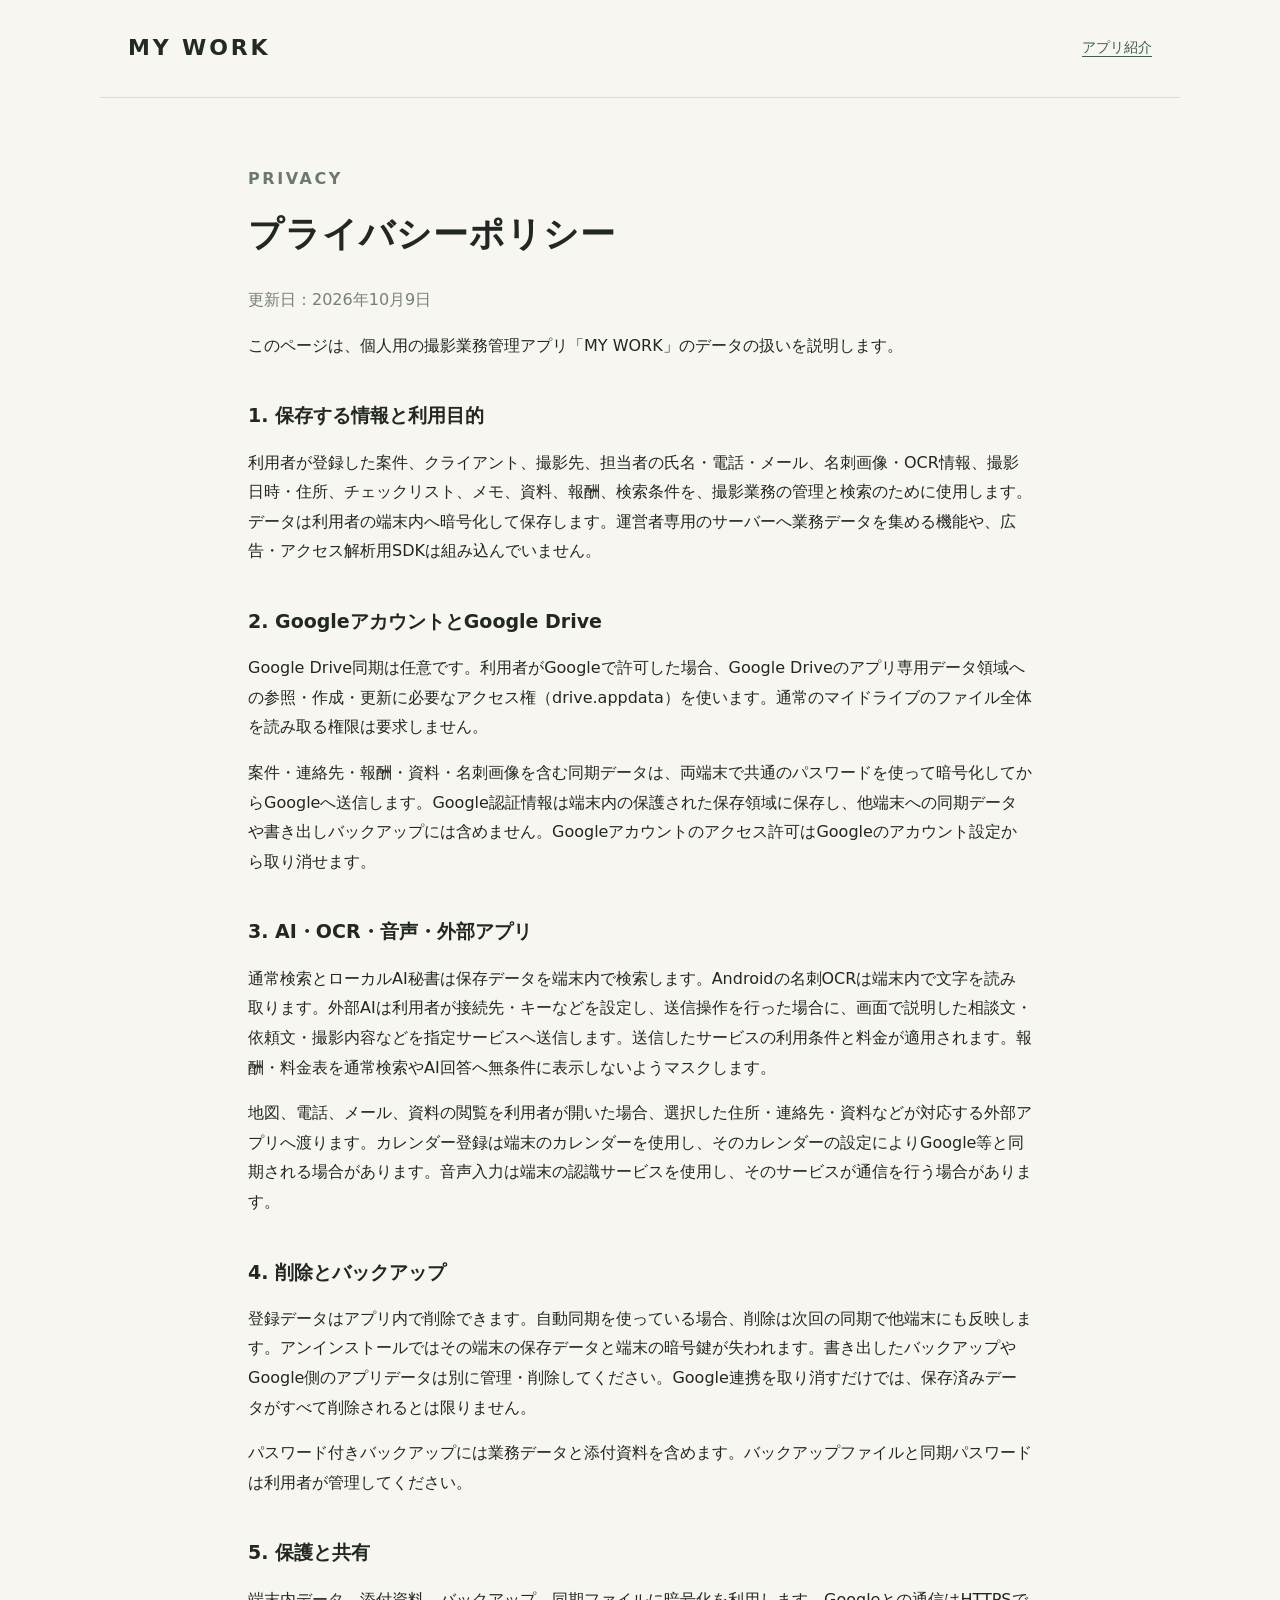
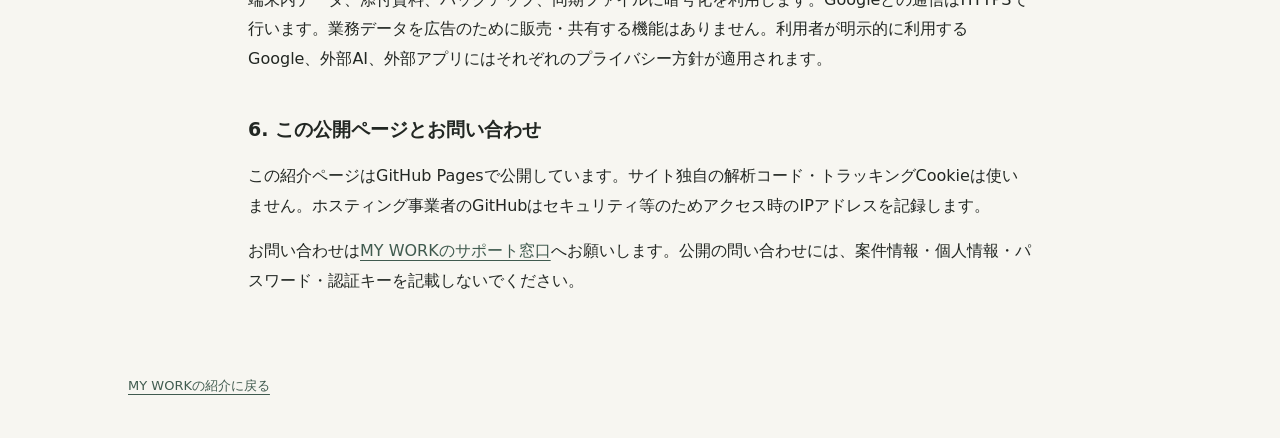
==== privacy.html @ 8c03941d "Publish MY WORK app information and privacy policy" ====
<!doctype html>
<html lang="ja"><head><meta charset="utf-8"><meta name="viewport" content="width=device-width,initial-scale=1"><title>プライバシーポリシー | MY WORK</title><link rel="icon" href="icon.png"><link rel="stylesheet" href="style.css"></head><body><header><a class="brand" href="./">MY WORK</a><nav><a href="./">アプリ紹介</a></nav></header>
<main class="policy"><p class="eyebrow">PRIVACY</p><h1>プライバシーポリシー</h1><p class="muted">更新日：2026年10月9日</p><p>このページは、個人用の撮影業務管理アプリ「MY WORK」のデータの扱いを説明します。</p>
<h2>1. 保存する情報と利用目的</h2><p>利用者が登録した案件、クライアント、撮影先、担当者の氏名・電話・メール、名刺画像・OCR情報、撮影日時・住所、チェックリスト、メモ、資料、報酬、検索条件を、撮影業務の管理と検索のために使用します。データは利用者の端末内へ暗号化して保存します。運営者専用のサーバーへ業務データを集める機能や、広告・アクセス解析用SDKは組み込んでいません。</p>
<h2>2. GoogleアカウントとGoogle Drive</h2><p>Google Drive同期は任意です。利用者がGoogleで許可した場合、Google Driveのアプリ専用データ領域への参照・作成・更新に必要なアクセス権（drive.appdata）を使います。通常のマイドライブのファイル全体を読み取る権限は要求しません。</p><p>案件・連絡先・報酬・資料・名刺画像を含む同期データは、両端末で共通のパスワードを使って暗号化してからGoogleへ送信します。Google認証情報は端末内の保護された保存領域に保存し、他端末への同期データや書き出しバックアップには含めません。Googleアカウントのアクセス許可はGoogleのアカウント設定から取り消せます。</p>
<h2>3. AI・OCR・音声・外部アプリ</h2><p>通常検索とローカルAI秘書は保存データを端末内で検索します。Androidの名刺OCRは端末内で文字を読み取ります。外部AIは利用者が接続先・キーなどを設定し、送信操作を行った場合に、画面で説明した相談文・依頼文・撮影内容などを指定サービスへ送信します。送信したサービスの利用条件と料金が適用されます。報酬・料金表を通常検索やAI回答へ無条件に表示しないようマスクします。</p><p>地図、電話、メール、資料の閲覧を利用者が開いた場合、選択した住所・連絡先・資料などが対応する外部アプリへ渡ります。カレンダー登録は端末のカレンダーを使用し、そのカレンダーの設定によりGoogle等と同期される場合があります。音声入力は端末の認識サービスを使用し、そのサービスが通信を行う場合があります。</p>
<h2>4. 削除とバックアップ</h2><p>登録データはアプリ内で削除できます。自動同期を使っている場合、削除は次回の同期で他端末にも反映します。アンインストールではその端末の保存データと端末の暗号鍵が失われます。書き出したバックアップやGoogle側のアプリデータは別に管理・削除してください。Google連携を取り消すだけでは、保存済みデータがすべて削除されるとは限りません。</p><p>パスワード付きバックアップには業務データと添付資料を含めます。バックアップファイルと同期パスワードは利用者が管理してください。</p>
<h2>5. 保護と共有</h2><p>端末内データ、添付資料、バックアップ、同期ファイルに暗号化を利用します。Googleとの通信はHTTPSで行います。業務データを広告のために販売・共有する機能はありません。利用者が明示的に利用するGoogle、外部AI、外部アプリにはそれぞれのプライバシー方針が適用されます。</p>
<h2>6. この公開ページとお問い合わせ</h2><p>この紹介ページはGitHub Pagesで公開しています。サイト独自の解析コード・トラッキングCookieは使いません。ホスティング事業者のGitHubはセキュリティ等のためアクセス時のIPアドレスを記録します。</p><p>お問い合わせは<a href="https://github.com/Hiroshimadography/my-work-info/issues">MY WORKのサポート窓口</a>へお願いします。公開の問い合わせには、案件情報・個人情報・パスワード・認証キーを記載しないでください。</p></main><footer><a href="./">MY WORKの紹介に戻る</a></footer></body></html>
---- style.css ----
:root{font-family:system-ui,-apple-system,"Segoe UI","Noto Sans JP",sans-serif;color:#222723;background:#f7f6f1;line-height:1.85}*{box-sizing:border-box}body{margin:0}a{color:#405b4f;text-underline-offset:4px}header,main,footer{max-width:1080px;margin:auto;padding:28px}header{display:flex;align-items:center;justify-content:space-between;border-bottom:1px solid #dedfd4}.brand{font-size:22px;font-weight:800;letter-spacing:.13em;text-decoration:none;color:#232924}nav{font-size:14px}.hero{display:grid;grid-template-columns:1fr 290px;align-items:center;gap:70px;padding:55px 0 70px}.hero img{width:256px;height:256px;border-radius:48px;box-shadow:0 18px 40px #25332922}.eyebrow{letter-spacing:.16em;font-size:12px;color:#6c796e;font-weight:700}h1{font-size:clamp(30px,4.8vw,50px);line-height:1.45;letter-spacing:.03em;margin:16px 0 25px}.lead{font-size:17px;color:#59665e}.badge{display:inline-block;border:1px solid #c5cdbc;border-radius:24px;padding:4px 16px;font-size:13px}.features{display:grid;grid-template-columns:repeat(3,1fr);gap:20px}.features article,.notice{padding:27px;background:#fff;border:1px solid #e2e5db;border-radius:18px}h2{font-size:19px;line-height:1.65}p{font-size:15px}.notice{margin-top:24px}.notice p{max-width:830px}footer{display:flex;gap:25px;font-size:13px;color:#6c796e;padding-top:35px;padding-bottom:40px}.policy{max-width:840px;padding-top:50px}.policy h1{font-size:35px}.policy h2{margin-top:40px}.policy p{font-size:16px}.muted{color:#768176}@media(max-width:720px){header,main,footer{padding:22px}.hero{grid-template-columns:1fr;gap:20px;padding:30px 0 40px}.hero img{width:180px;height:180px;border-radius:34px;order:-1}.features{grid-template-columns:1fr}.policy h1{font-size:28px}header{gap:16px}nav{font-size:12px}footer{flex-wrap:wrap}}
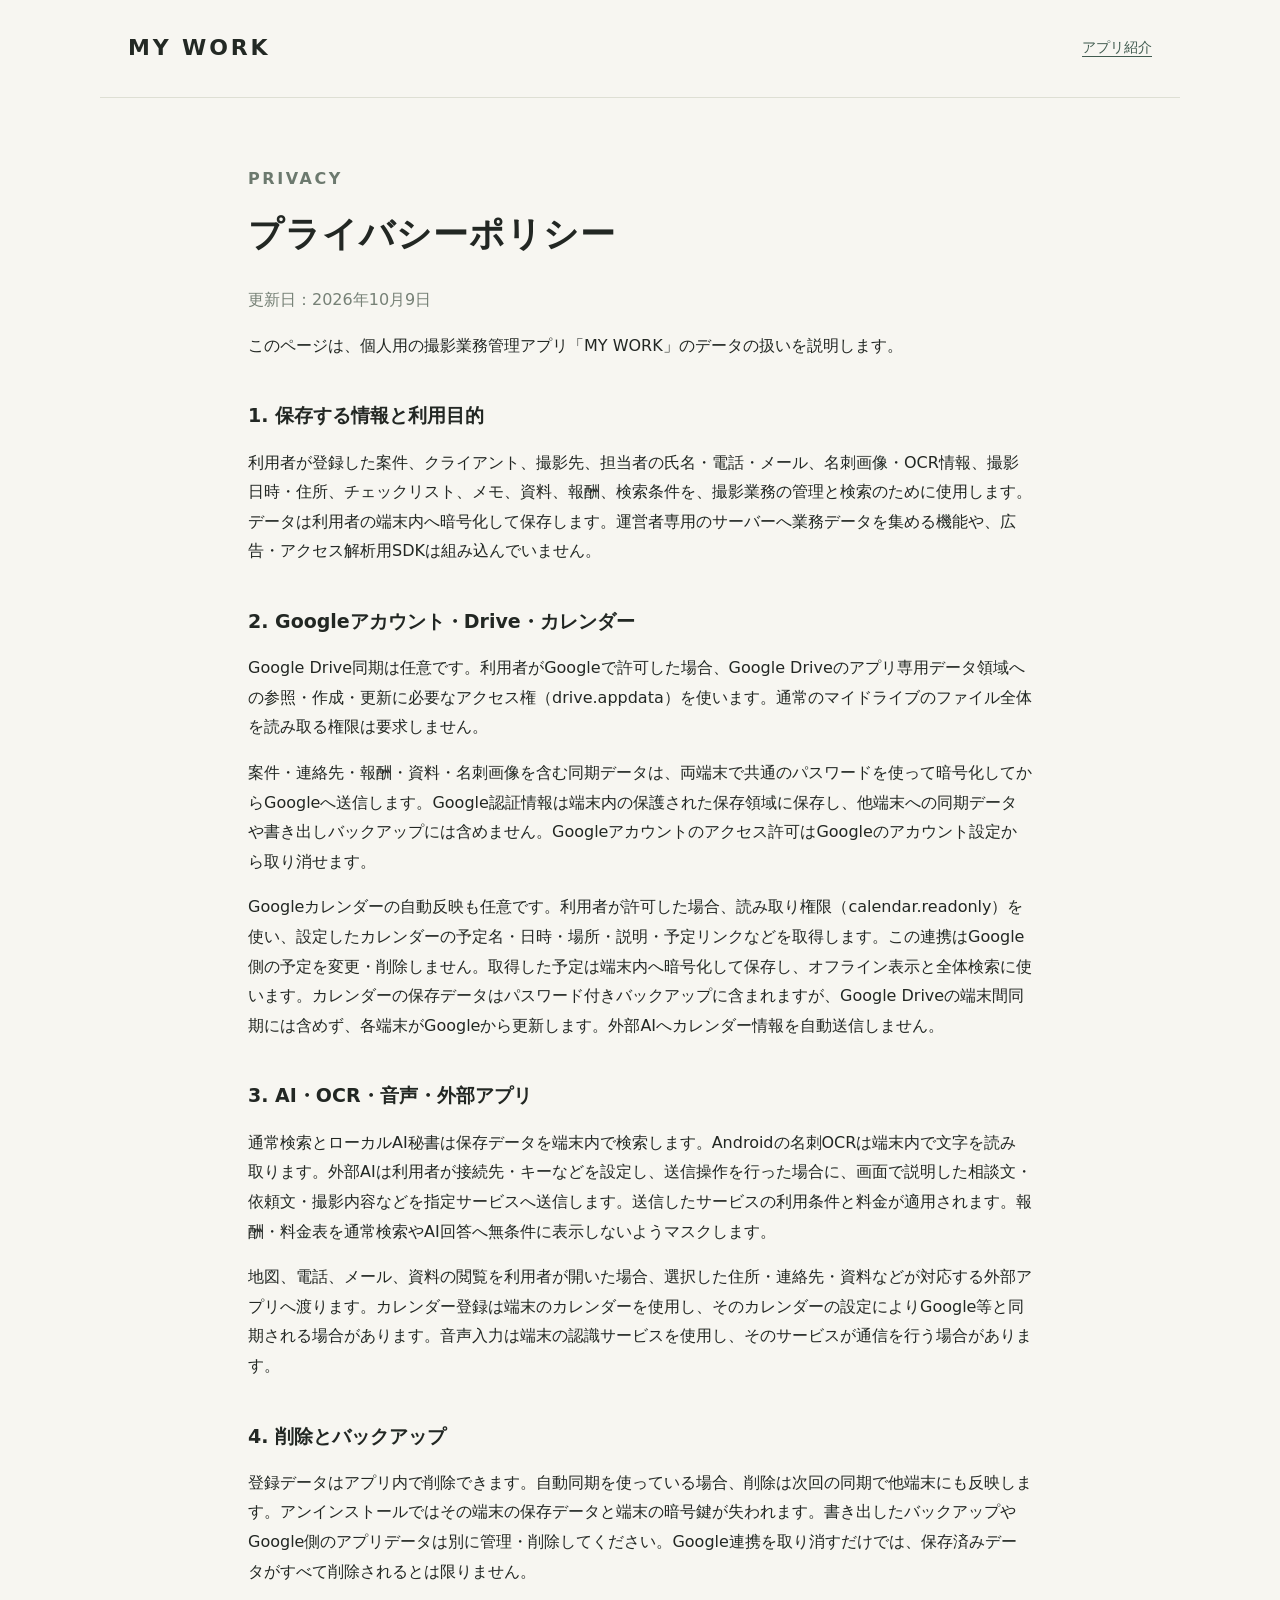
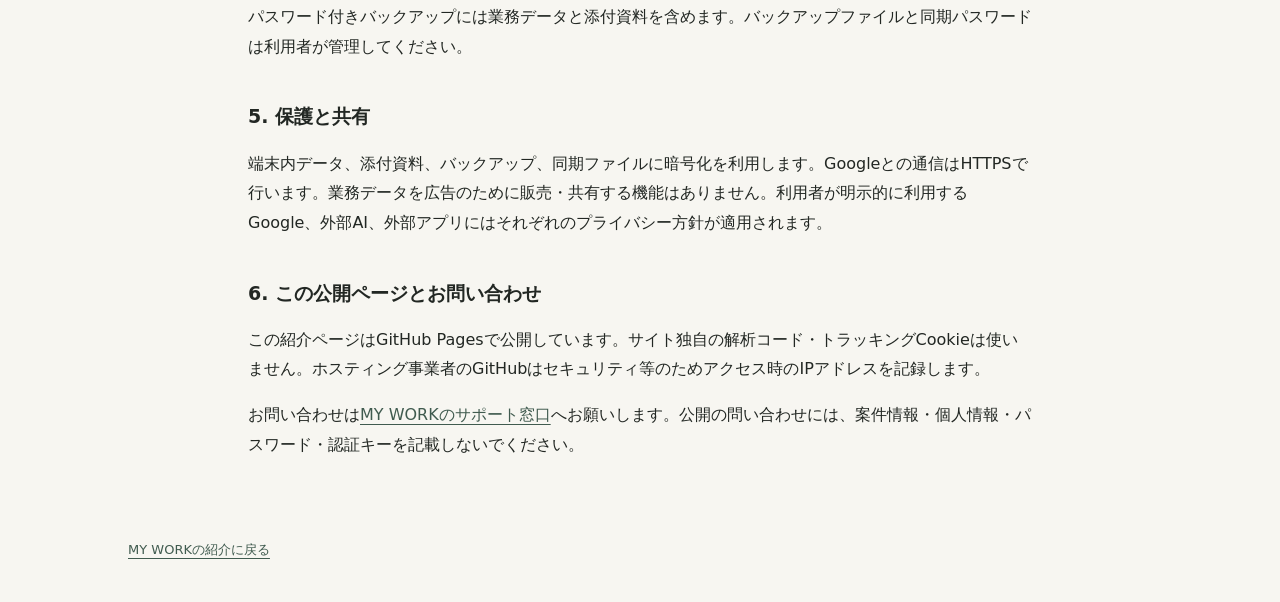
==== commit 43575548: "Describe optional read-only Google Calendar synchronization" ====
--- a/privacy.html
+++ b/privacy.html
@@ -2,7 +2,8 @@
 <html lang="ja"><head><meta charset="utf-8"><meta name="viewport" content="width=device-width,initial-scale=1"><title>プライバシーポリシー | MY WORK</title><link rel="icon" href="icon.png"><link rel="stylesheet" href="style.css"></head><body><header><a class="brand" href="./">MY WORK</a><nav><a href="./">アプリ紹介</a></nav></header>
 <main class="policy"><p class="eyebrow">PRIVACY</p><h1>プライバシーポリシー</h1><p class="muted">更新日：2026年10月9日</p><p>このページは、個人用の撮影業務管理アプリ「MY WORK」のデータの扱いを説明します。</p>
 <h2>1. 保存する情報と利用目的</h2><p>利用者が登録した案件、クライアント、撮影先、担当者の氏名・電話・メール、名刺画像・OCR情報、撮影日時・住所、チェックリスト、メモ、資料、報酬、検索条件を、撮影業務の管理と検索のために使用します。データは利用者の端末内へ暗号化して保存します。運営者専用のサーバーへ業務データを集める機能や、広告・アクセス解析用SDKは組み込んでいません。</p>
-<h2>2. GoogleアカウントとGoogle Drive</h2><p>Google Drive同期は任意です。利用者がGoogleで許可した場合、Google Driveのアプリ専用データ領域への参照・作成・更新に必要なアクセス権（drive.appdata）を使います。通常のマイドライブのファイル全体を読み取る権限は要求しません。</p><p>案件・連絡先・報酬・資料・名刺画像を含む同期データは、両端末で共通のパスワードを使って暗号化してからGoogleへ送信します。Google認証情報は端末内の保護された保存領域に保存し、他端末への同期データや書き出しバックアップには含めません。Googleアカウントのアクセス許可はGoogleのアカウント設定から取り消せます。</p>
+<h2>2. Googleアカウント・Drive・カレンダー</h2><p>Google Drive同期は任意です。利用者がGoogleで許可した場合、Google Driveのアプリ専用データ領域への参照・作成・更新に必要なアクセス権（drive.appdata）を使います。通常のマイドライブのファイル全体を読み取る権限は要求しません。</p><p>案件・連絡先・報酬・資料・名刺画像を含む同期データは、両端末で共通のパスワードを使って暗号化してからGoogleへ送信します。Google認証情報は端末内の保護された保存領域に保存し、他端末への同期データや書き出しバックアップには含めません。Googleアカウントのアクセス許可はGoogleのアカウント設定から取り消せます。</p>
+<p>Googleカレンダーの自動反映も任意です。利用者が許可した場合、読み取り権限（calendar.readonly）を使い、設定したカレンダーの予定名・日時・場所・説明・予定リンクなどを取得します。この連携はGoogle側の予定を変更・削除しません。取得した予定は端末内へ暗号化して保存し、オフライン表示と全体検索に使います。カレンダーの保存データはパスワード付きバックアップに含まれますが、Google Driveの端末間同期には含めず、各端末がGoogleから更新します。外部AIへカレンダー情報を自動送信しません。</p>
 <h2>3. AI・OCR・音声・外部アプリ</h2><p>通常検索とローカルAI秘書は保存データを端末内で検索します。Androidの名刺OCRは端末内で文字を読み取ります。外部AIは利用者が接続先・キーなどを設定し、送信操作を行った場合に、画面で説明した相談文・依頼文・撮影内容などを指定サービスへ送信します。送信したサービスの利用条件と料金が適用されます。報酬・料金表を通常検索やAI回答へ無条件に表示しないようマスクします。</p><p>地図、電話、メール、資料の閲覧を利用者が開いた場合、選択した住所・連絡先・資料などが対応する外部アプリへ渡ります。カレンダー登録は端末のカレンダーを使用し、そのカレンダーの設定によりGoogle等と同期される場合があります。音声入力は端末の認識サービスを使用し、そのサービスが通信を行う場合があります。</p>
 <h2>4. 削除とバックアップ</h2><p>登録データはアプリ内で削除できます。自動同期を使っている場合、削除は次回の同期で他端末にも反映します。アンインストールではその端末の保存データと端末の暗号鍵が失われます。書き出したバックアップやGoogle側のアプリデータは別に管理・削除してください。Google連携を取り消すだけでは、保存済みデータがすべて削除されるとは限りません。</p><p>パスワード付きバックアップには業務データと添付資料を含めます。バックアップファイルと同期パスワードは利用者が管理してください。</p>
 <h2>5. 保護と共有</h2><p>端末内データ、添付資料、バックアップ、同期ファイルに暗号化を利用します。Googleとの通信はHTTPSで行います。業務データを広告のために販売・共有する機能はありません。利用者が明示的に利用するGoogle、外部AI、外部アプリにはそれぞれのプライバシー方針が適用されます。</p>
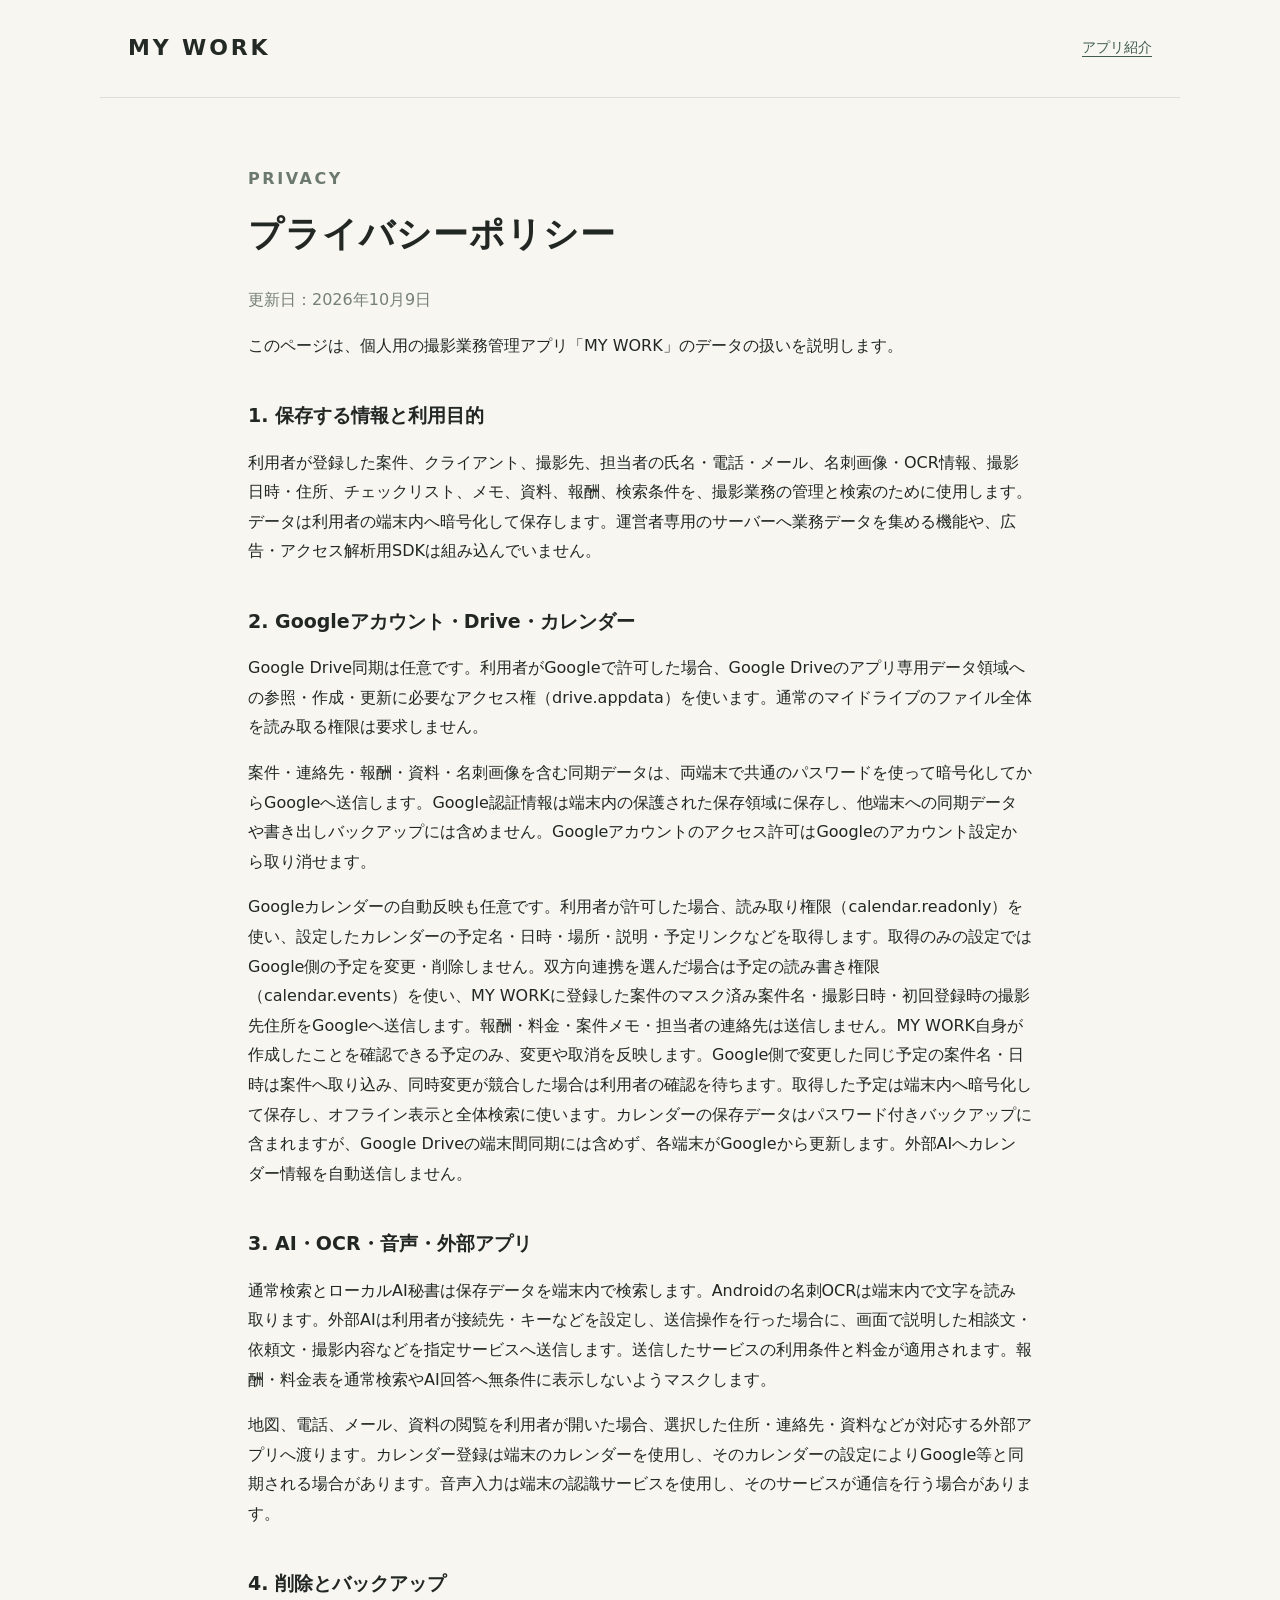
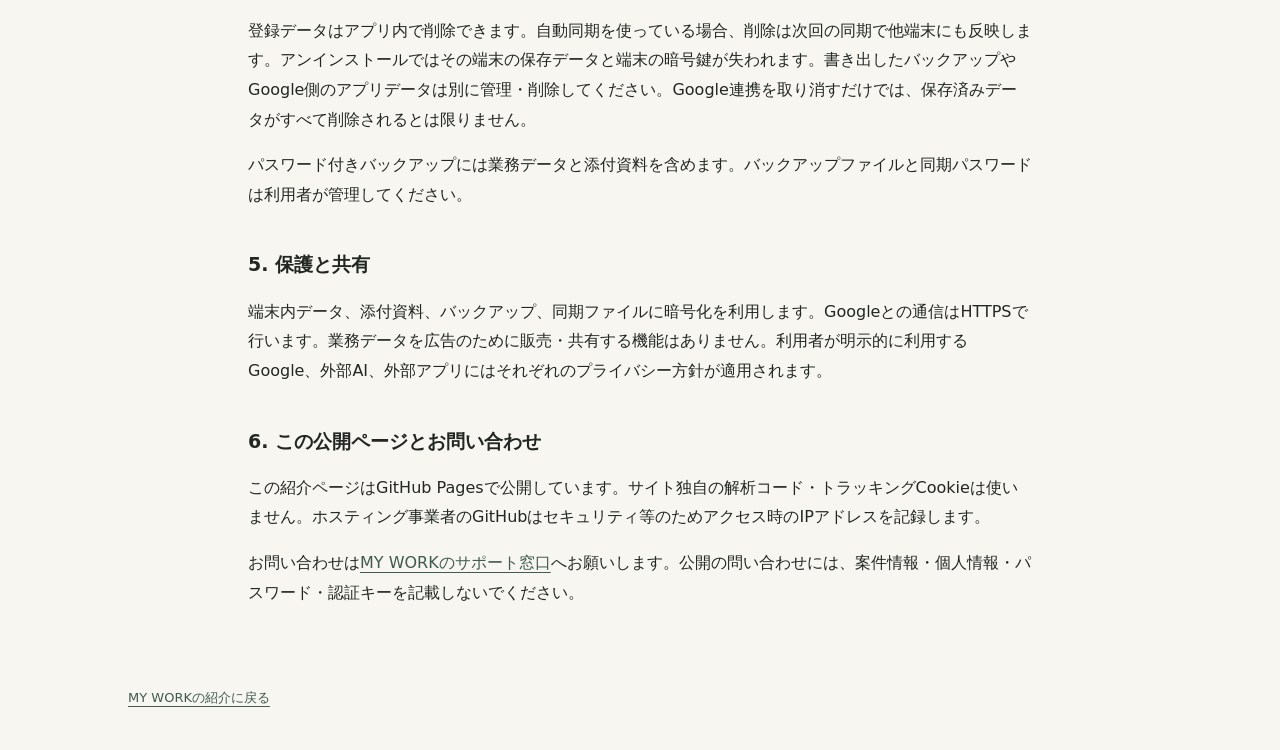
==== commit 52bda021: "Describe optional two-way Google Calendar sync" ====
--- a/privacy.html
+++ b/privacy.html
@@ -3,7 +3,7 @@
 <main class="policy"><p class="eyebrow">PRIVACY</p><h1>プライバシーポリシー</h1><p class="muted">更新日：2026年10月9日</p><p>このページは、個人用の撮影業務管理アプリ「MY WORK」のデータの扱いを説明します。</p>
 <h2>1. 保存する情報と利用目的</h2><p>利用者が登録した案件、クライアント、撮影先、担当者の氏名・電話・メール、名刺画像・OCR情報、撮影日時・住所、チェックリスト、メモ、資料、報酬、検索条件を、撮影業務の管理と検索のために使用します。データは利用者の端末内へ暗号化して保存します。運営者専用のサーバーへ業務データを集める機能や、広告・アクセス解析用SDKは組み込んでいません。</p>
 <h2>2. Googleアカウント・Drive・カレンダー</h2><p>Google Drive同期は任意です。利用者がGoogleで許可した場合、Google Driveのアプリ専用データ領域への参照・作成・更新に必要なアクセス権（drive.appdata）を使います。通常のマイドライブのファイル全体を読み取る権限は要求しません。</p><p>案件・連絡先・報酬・資料・名刺画像を含む同期データは、両端末で共通のパスワードを使って暗号化してからGoogleへ送信します。Google認証情報は端末内の保護された保存領域に保存し、他端末への同期データや書き出しバックアップには含めません。Googleアカウントのアクセス許可はGoogleのアカウント設定から取り消せます。</p>
-<p>Googleカレンダーの自動反映も任意です。利用者が許可した場合、読み取り権限（calendar.readonly）を使い、設定したカレンダーの予定名・日時・場所・説明・予定リンクなどを取得します。この連携はGoogle側の予定を変更・削除しません。取得した予定は端末内へ暗号化して保存し、オフライン表示と全体検索に使います。カレンダーの保存データはパスワード付きバックアップに含まれますが、Google Driveの端末間同期には含めず、各端末がGoogleから更新します。外部AIへカレンダー情報を自動送信しません。</p>
+<p>Googleカレンダーの自動反映も任意です。利用者が許可した場合、読み取り権限（calendar.readonly）を使い、設定したカレンダーの予定名・日時・場所・説明・予定リンクなどを取得します。取得のみの設定ではGoogle側の予定を変更・削除しません。双方向連携を選んだ場合は予定の読み書き権限（calendar.events）を使い、MY WORKに登録した案件のマスク済み案件名・撮影日時・初回登録時の撮影先住所をGoogleへ送信します。報酬・料金・案件メモ・担当者の連絡先は送信しません。MY WORK自身が作成したことを確認できる予定のみ、変更や取消を反映します。Google側で変更した同じ予定の案件名・日時は案件へ取り込み、同時変更が競合した場合は利用者の確認を待ちます。取得した予定は端末内へ暗号化して保存し、オフライン表示と全体検索に使います。カレンダーの保存データはパスワード付きバックアップに含まれますが、Google Driveの端末間同期には含めず、各端末がGoogleから更新します。外部AIへカレンダー情報を自動送信しません。</p>
 <h2>3. AI・OCR・音声・外部アプリ</h2><p>通常検索とローカルAI秘書は保存データを端末内で検索します。Androidの名刺OCRは端末内で文字を読み取ります。外部AIは利用者が接続先・キーなどを設定し、送信操作を行った場合に、画面で説明した相談文・依頼文・撮影内容などを指定サービスへ送信します。送信したサービスの利用条件と料金が適用されます。報酬・料金表を通常検索やAI回答へ無条件に表示しないようマスクします。</p><p>地図、電話、メール、資料の閲覧を利用者が開いた場合、選択した住所・連絡先・資料などが対応する外部アプリへ渡ります。カレンダー登録は端末のカレンダーを使用し、そのカレンダーの設定によりGoogle等と同期される場合があります。音声入力は端末の認識サービスを使用し、そのサービスが通信を行う場合があります。</p>
 <h2>4. 削除とバックアップ</h2><p>登録データはアプリ内で削除できます。自動同期を使っている場合、削除は次回の同期で他端末にも反映します。アンインストールではその端末の保存データと端末の暗号鍵が失われます。書き出したバックアップやGoogle側のアプリデータは別に管理・削除してください。Google連携を取り消すだけでは、保存済みデータがすべて削除されるとは限りません。</p><p>パスワード付きバックアップには業務データと添付資料を含めます。バックアップファイルと同期パスワードは利用者が管理してください。</p>
 <h2>5. 保護と共有</h2><p>端末内データ、添付資料、バックアップ、同期ファイルに暗号化を利用します。Googleとの通信はHTTPSで行います。業務データを広告のために販売・共有する機能はありません。利用者が明示的に利用するGoogle、外部AI、外部アプリにはそれぞれのプライバシー方針が適用されます。</p>
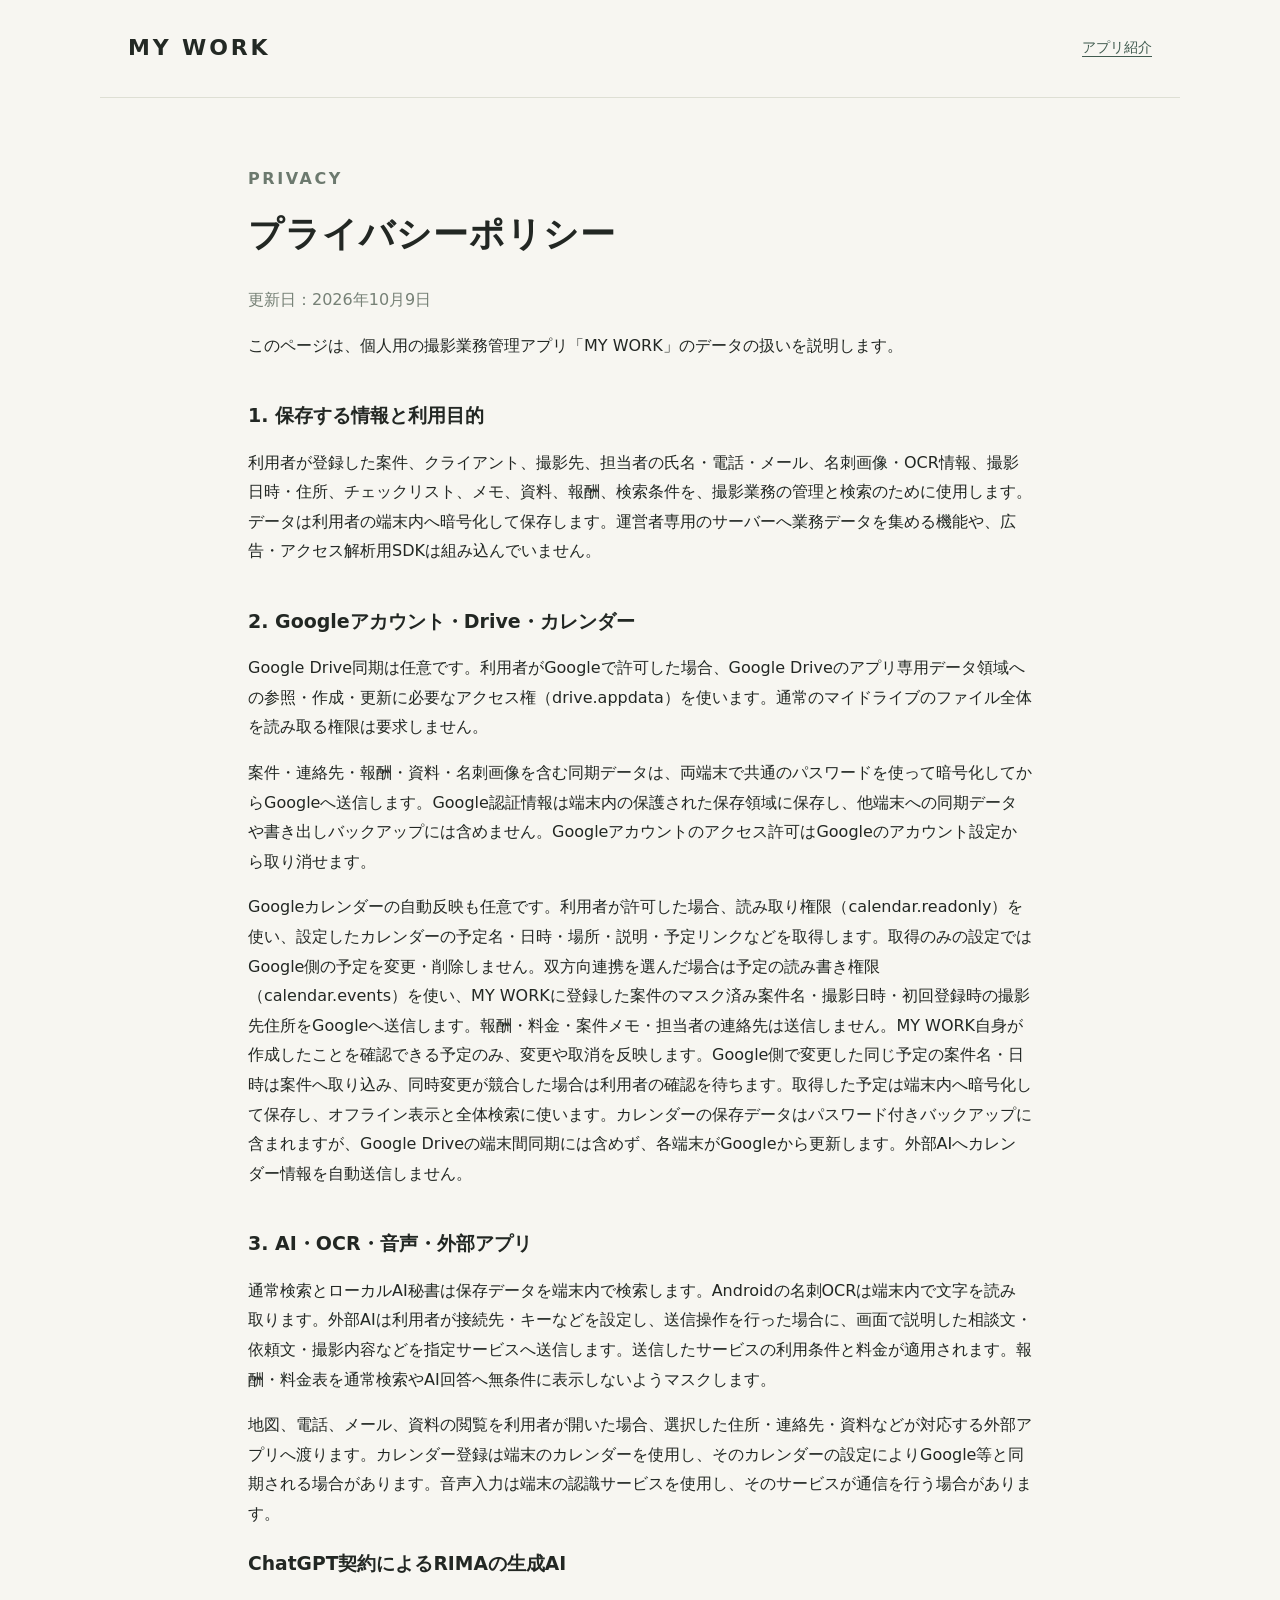
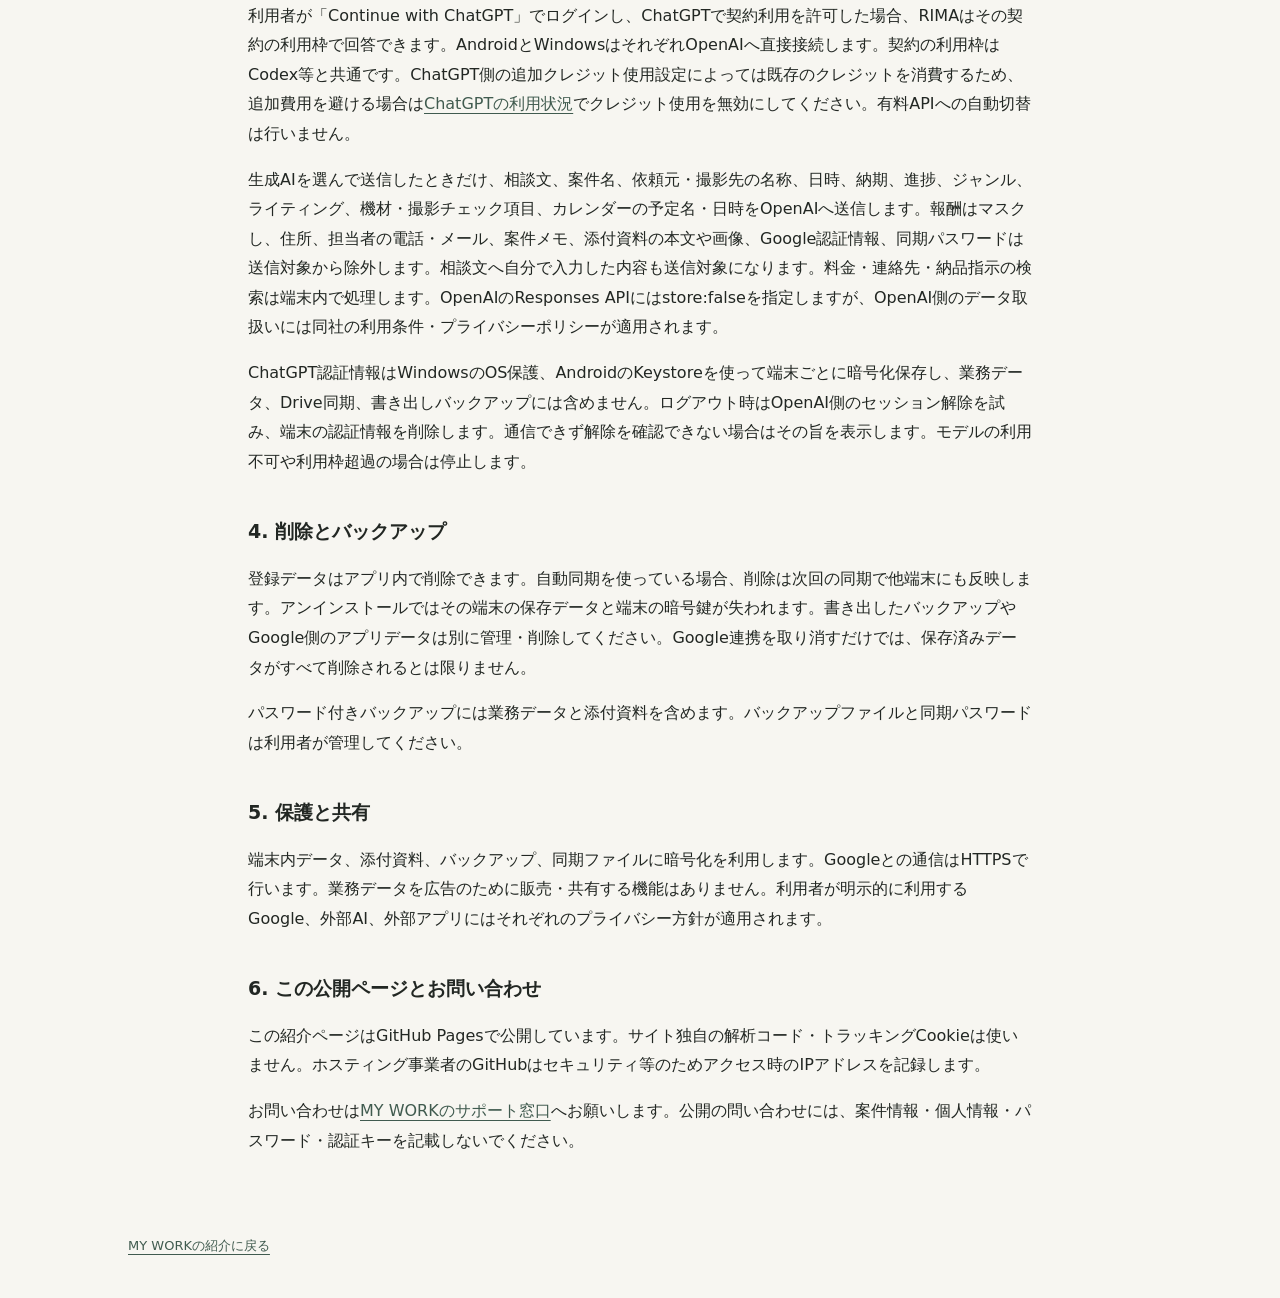
==== commit 11c37e90: "Describe optional RIMA ChatGPT plan connection and local credential protection" ====
--- a/privacy.html
+++ b/privacy.html
@@ -5,6 +5,7 @@
 <h2>2. Googleアカウント・Drive・カレンダー</h2><p>Google Drive同期は任意です。利用者がGoogleで許可した場合、Google Driveのアプリ専用データ領域への参照・作成・更新に必要なアクセス権（drive.appdata）を使います。通常のマイドライブのファイル全体を読み取る権限は要求しません。</p><p>案件・連絡先・報酬・資料・名刺画像を含む同期データは、両端末で共通のパスワードを使って暗号化してからGoogleへ送信します。Google認証情報は端末内の保護された保存領域に保存し、他端末への同期データや書き出しバックアップには含めません。Googleアカウントのアクセス許可はGoogleのアカウント設定から取り消せます。</p>
 <p>Googleカレンダーの自動反映も任意です。利用者が許可した場合、読み取り権限（calendar.readonly）を使い、設定したカレンダーの予定名・日時・場所・説明・予定リンクなどを取得します。取得のみの設定ではGoogle側の予定を変更・削除しません。双方向連携を選んだ場合は予定の読み書き権限（calendar.events）を使い、MY WORKに登録した案件のマスク済み案件名・撮影日時・初回登録時の撮影先住所をGoogleへ送信します。報酬・料金・案件メモ・担当者の連絡先は送信しません。MY WORK自身が作成したことを確認できる予定のみ、変更や取消を反映します。Google側で変更した同じ予定の案件名・日時は案件へ取り込み、同時変更が競合した場合は利用者の確認を待ちます。取得した予定は端末内へ暗号化して保存し、オフライン表示と全体検索に使います。カレンダーの保存データはパスワード付きバックアップに含まれますが、Google Driveの端末間同期には含めず、各端末がGoogleから更新します。外部AIへカレンダー情報を自動送信しません。</p>
 <h2>3. AI・OCR・音声・外部アプリ</h2><p>通常検索とローカルAI秘書は保存データを端末内で検索します。Androidの名刺OCRは端末内で文字を読み取ります。外部AIは利用者が接続先・キーなどを設定し、送信操作を行った場合に、画面で説明した相談文・依頼文・撮影内容などを指定サービスへ送信します。送信したサービスの利用条件と料金が適用されます。報酬・料金表を通常検索やAI回答へ無条件に表示しないようマスクします。</p><p>地図、電話、メール、資料の閲覧を利用者が開いた場合、選択した住所・連絡先・資料などが対応する外部アプリへ渡ります。カレンダー登録は端末のカレンダーを使用し、そのカレンダーの設定によりGoogle等と同期される場合があります。音声入力は端末の認識サービスを使用し、そのサービスが通信を行う場合があります。</p>
+<h3>ChatGPT契約によるRIMAの生成AI</h3><p>利用者が「Continue with ChatGPT」でログインし、ChatGPTで契約利用を許可した場合、RIMAはその契約の利用枠で回答できます。AndroidとWindowsはそれぞれOpenAIへ直接接続します。契約の利用枠はCodex等と共通です。ChatGPT側の追加クレジット使用設定によっては既存のクレジットを消費するため、追加費用を避ける場合は<a href="https://chatgpt.com/settings/usage">ChatGPTの利用状況</a>でクレジット使用を無効にしてください。有料APIへの自動切替は行いません。</p><p>生成AIを選んで送信したときだけ、相談文、案件名、依頼元・撮影先の名称、日時、納期、進捗、ジャンル、ライティング、機材・撮影チェック項目、カレンダーの予定名・日時をOpenAIへ送信します。報酬はマスクし、住所、担当者の電話・メール、案件メモ、添付資料の本文や画像、Google認証情報、同期パスワードは送信対象から除外します。相談文へ自分で入力した内容も送信対象になります。料金・連絡先・納品指示の検索は端末内で処理します。OpenAIのResponses APIにはstore:falseを指定しますが、OpenAI側のデータ取扱いには同社の利用条件・プライバシーポリシーが適用されます。</p><p>ChatGPT認証情報はWindowsのOS保護、AndroidのKeystoreを使って端末ごとに暗号化保存し、業務データ、Drive同期、書き出しバックアップには含めません。ログアウト時はOpenAI側のセッション解除を試み、端末の認証情報を削除します。通信できず解除を確認できない場合はその旨を表示します。モデルの利用不可や利用枠超過の場合は停止します。</p>
 <h2>4. 削除とバックアップ</h2><p>登録データはアプリ内で削除できます。自動同期を使っている場合、削除は次回の同期で他端末にも反映します。アンインストールではその端末の保存データと端末の暗号鍵が失われます。書き出したバックアップやGoogle側のアプリデータは別に管理・削除してください。Google連携を取り消すだけでは、保存済みデータがすべて削除されるとは限りません。</p><p>パスワード付きバックアップには業務データと添付資料を含めます。バックアップファイルと同期パスワードは利用者が管理してください。</p>
 <h2>5. 保護と共有</h2><p>端末内データ、添付資料、バックアップ、同期ファイルに暗号化を利用します。Googleとの通信はHTTPSで行います。業務データを広告のために販売・共有する機能はありません。利用者が明示的に利用するGoogle、外部AI、外部アプリにはそれぞれのプライバシー方針が適用されます。</p>
 <h2>6. この公開ページとお問い合わせ</h2><p>この紹介ページはGitHub Pagesで公開しています。サイト独自の解析コード・トラッキングCookieは使いません。ホスティング事業者のGitHubはセキュリティ等のためアクセス時のIPアドレスを記録します。</p><p>お問い合わせは<a href="https://github.com/Hiroshimadography/my-work-info/issues">MY WORKのサポート窓口</a>へお願いします。公開の問い合わせには、案件情報・個人情報・パスワード・認証キーを記載しないでください。</p></main><footer><a href="./">MY WORKの紹介に戻る</a></footer></body></html>
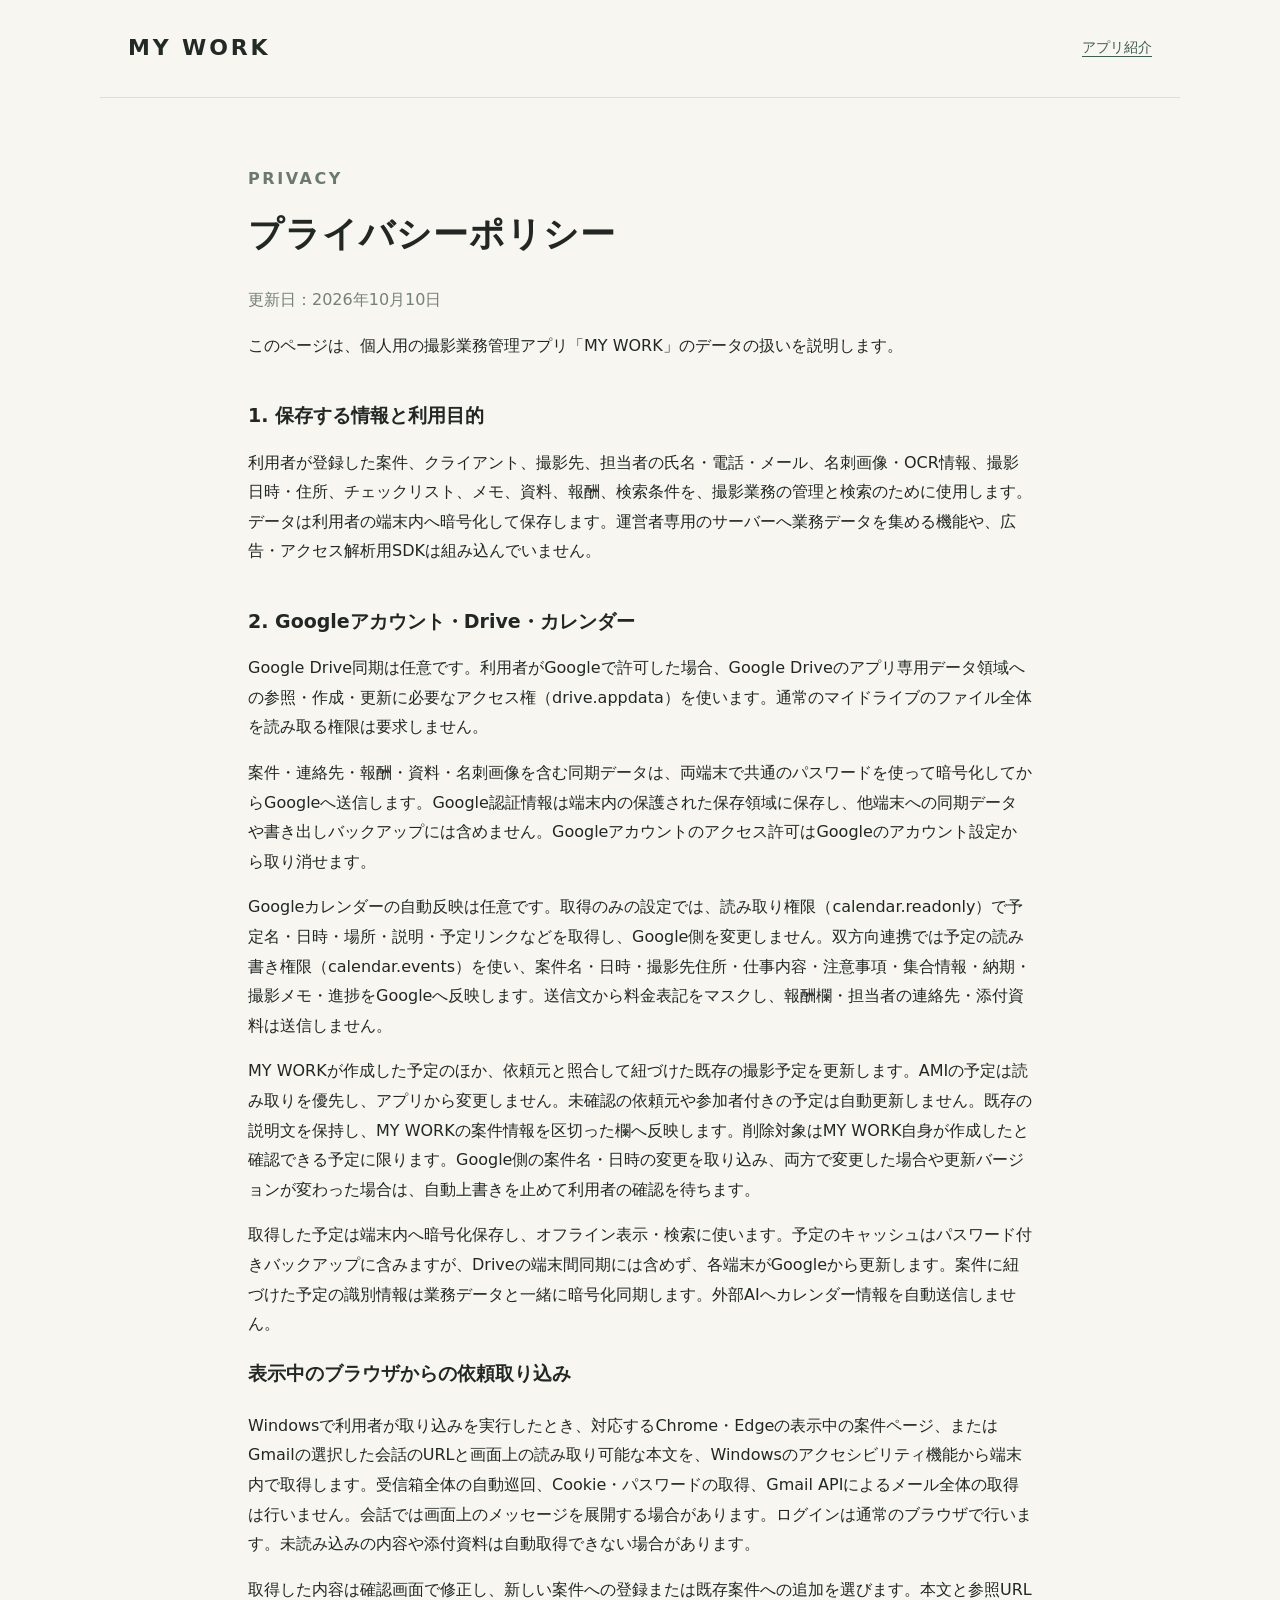
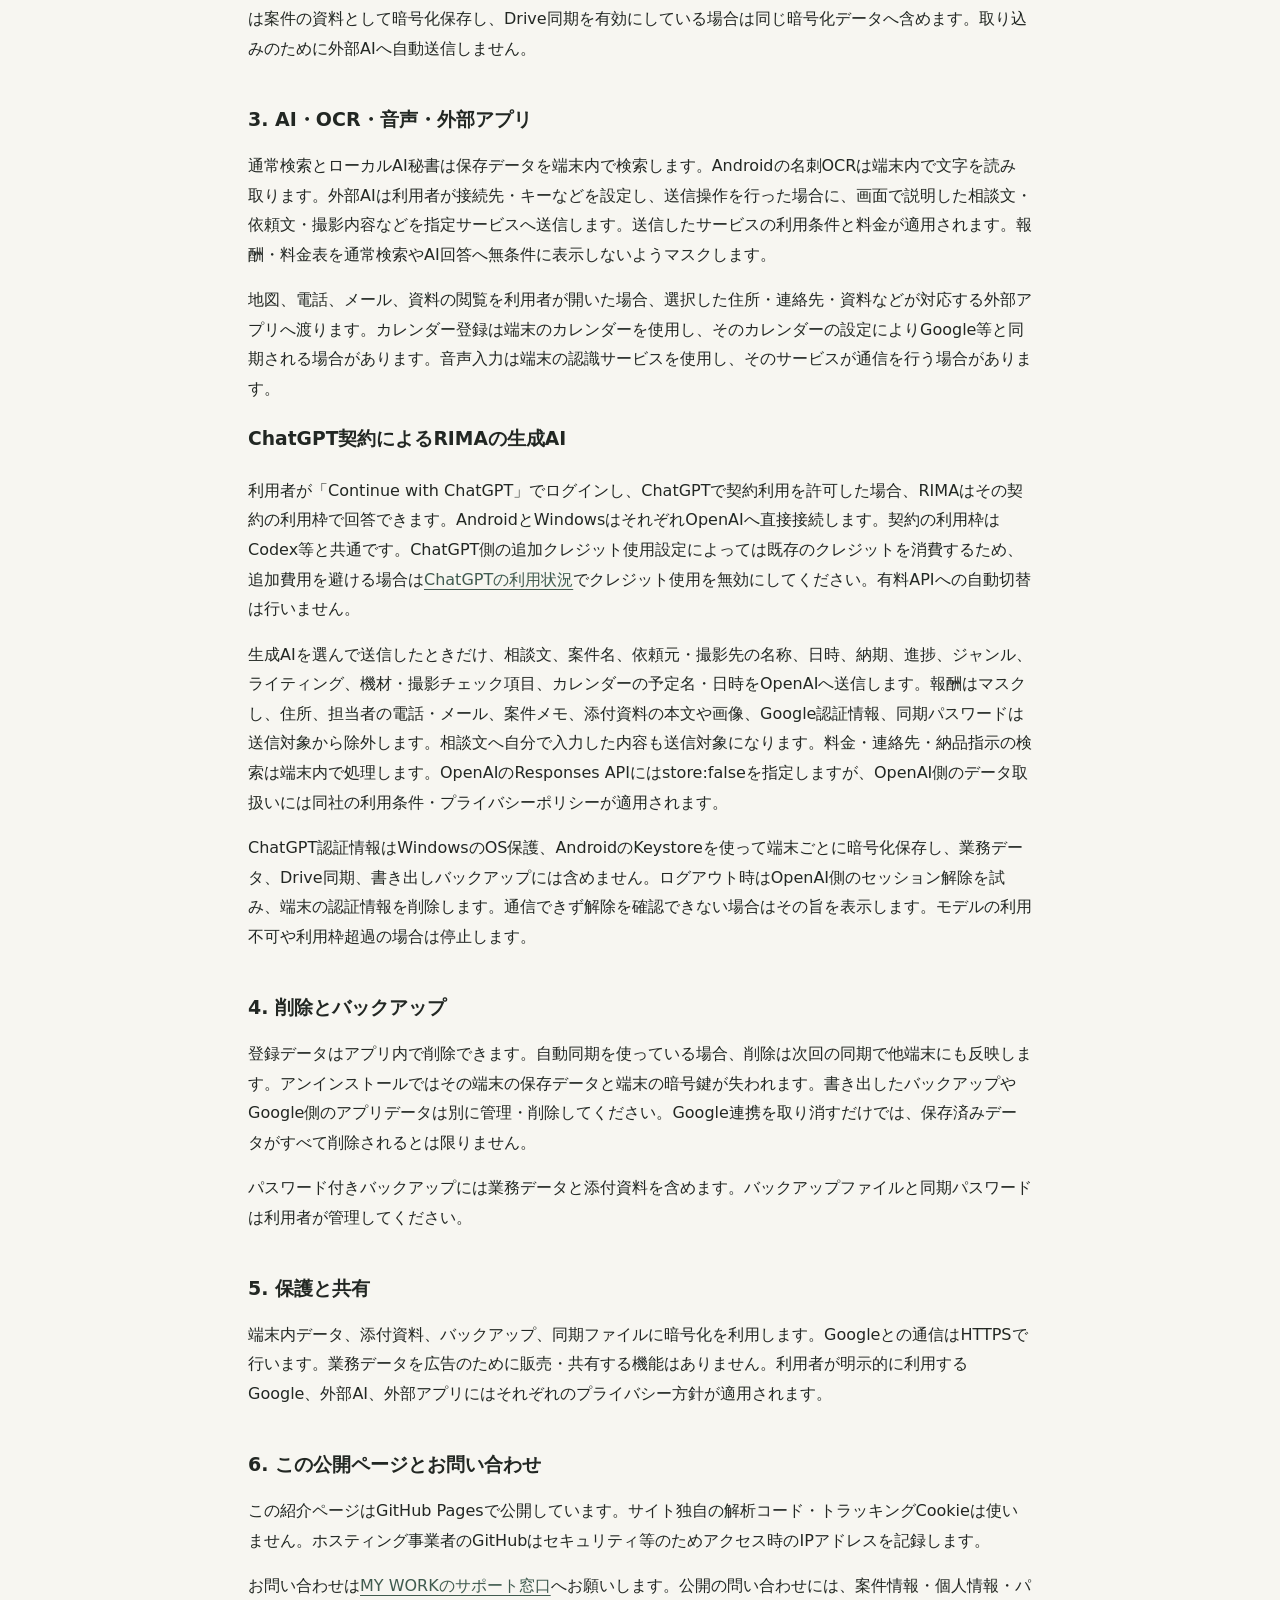
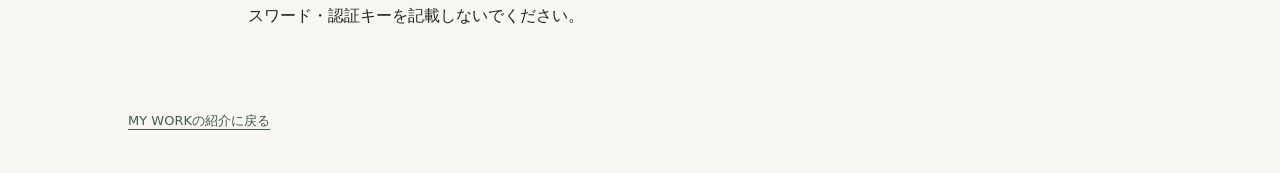
==== commit 013f2172: "Describe linked calendar details and selected-browser intake" ====
--- a/privacy.html
+++ b/privacy.html
@@ -1,9 +1,9 @@
 <!doctype html>
 <html lang="ja"><head><meta charset="utf-8"><meta name="viewport" content="width=device-width,initial-scale=1"><title>プライバシーポリシー | MY WORK</title><link rel="icon" href="icon.png"><link rel="stylesheet" href="style.css"></head><body><header><a class="brand" href="./">MY WORK</a><nav><a href="./">アプリ紹介</a></nav></header>
-<main class="policy"><p class="eyebrow">PRIVACY</p><h1>プライバシーポリシー</h1><p class="muted">更新日：2026年10月9日</p><p>このページは、個人用の撮影業務管理アプリ「MY WORK」のデータの扱いを説明します。</p>
+<main class="policy"><p class="eyebrow">PRIVACY</p><h1>プライバシーポリシー</h1><p class="muted">更新日：2026年10月10日</p><p>このページは、個人用の撮影業務管理アプリ「MY WORK」のデータの扱いを説明します。</p>
 <h2>1. 保存する情報と利用目的</h2><p>利用者が登録した案件、クライアント、撮影先、担当者の氏名・電話・メール、名刺画像・OCR情報、撮影日時・住所、チェックリスト、メモ、資料、報酬、検索条件を、撮影業務の管理と検索のために使用します。データは利用者の端末内へ暗号化して保存します。運営者専用のサーバーへ業務データを集める機能や、広告・アクセス解析用SDKは組み込んでいません。</p>
 <h2>2. Googleアカウント・Drive・カレンダー</h2><p>Google Drive同期は任意です。利用者がGoogleで許可した場合、Google Driveのアプリ専用データ領域への参照・作成・更新に必要なアクセス権（drive.appdata）を使います。通常のマイドライブのファイル全体を読み取る権限は要求しません。</p><p>案件・連絡先・報酬・資料・名刺画像を含む同期データは、両端末で共通のパスワードを使って暗号化してからGoogleへ送信します。Google認証情報は端末内の保護された保存領域に保存し、他端末への同期データや書き出しバックアップには含めません。Googleアカウントのアクセス許可はGoogleのアカウント設定から取り消せます。</p>
-<p>Googleカレンダーの自動反映も任意です。利用者が許可した場合、読み取り権限（calendar.readonly）を使い、設定したカレンダーの予定名・日時・場所・説明・予定リンクなどを取得します。取得のみの設定ではGoogle側の予定を変更・削除しません。双方向連携を選んだ場合は予定の読み書き権限（calendar.events）を使い、MY WORKに登録した案件のマスク済み案件名・撮影日時・初回登録時の撮影先住所をGoogleへ送信します。報酬・料金・案件メモ・担当者の連絡先は送信しません。MY WORK自身が作成したことを確認できる予定のみ、変更や取消を反映します。Google側で変更した同じ予定の案件名・日時は案件へ取り込み、同時変更が競合した場合は利用者の確認を待ちます。取得した予定は端末内へ暗号化して保存し、オフライン表示と全体検索に使います。カレンダーの保存データはパスワード付きバックアップに含まれますが、Google Driveの端末間同期には含めず、各端末がGoogleから更新します。外部AIへカレンダー情報を自動送信しません。</p>
+<p>Googleカレンダーの自動反映は任意です。取得のみの設定では、読み取り権限（calendar.readonly）で予定名・日時・場所・説明・予定リンクなどを取得し、Google側を変更しません。双方向連携では予定の読み書き権限（calendar.events）を使い、案件名・日時・撮影先住所・仕事内容・注意事項・集合情報・納期・撮影メモ・進捗をGoogleへ反映します。送信文から料金表記をマスクし、報酬欄・担当者の連絡先・添付資料は送信しません。</p><p>MY WORKが作成した予定のほか、依頼元と照合して紐づけた既存の撮影予定を更新します。AMIの予定は読み取りを優先し、アプリから変更しません。未確認の依頼元や参加者付きの予定は自動更新しません。既存の説明文を保持し、MY WORKの案件情報を区切った欄へ反映します。削除対象はMY WORK自身が作成したと確認できる予定に限ります。Google側の案件名・日時の変更を取り込み、両方で変更した場合や更新バージョンが変わった場合は、自動上書きを止めて利用者の確認を待ちます。</p><p>取得した予定は端末内へ暗号化保存し、オフライン表示・検索に使います。予定のキャッシュはパスワード付きバックアップに含みますが、Driveの端末間同期には含めず、各端末がGoogleから更新します。案件に紐づけた予定の識別情報は業務データと一緒に暗号化同期します。外部AIへカレンダー情報を自動送信しません。</p><h3>表示中のブラウザからの依頼取り込み</h3><p>Windowsで利用者が取り込みを実行したとき、対応するChrome・Edgeの表示中の案件ページ、またはGmailの選択した会話のURLと画面上の読み取り可能な本文を、Windowsのアクセシビリティ機能から端末内で取得します。受信箱全体の自動巡回、Cookie・パスワードの取得、Gmail APIによるメール全体の取得は行いません。会話では画面上のメッセージを展開する場合があります。ログインは通常のブラウザで行います。未読み込みの内容や添付資料は自動取得できない場合があります。</p><p>取得した内容は確認画面で修正し、新しい案件への登録または既存案件への追加を選びます。本文と参照URLは案件の資料として暗号化保存し、Drive同期を有効にしている場合は同じ暗号化データへ含めます。取り込みのために外部AIへ自動送信しません。</p>
 <h2>3. AI・OCR・音声・外部アプリ</h2><p>通常検索とローカルAI秘書は保存データを端末内で検索します。Androidの名刺OCRは端末内で文字を読み取ります。外部AIは利用者が接続先・キーなどを設定し、送信操作を行った場合に、画面で説明した相談文・依頼文・撮影内容などを指定サービスへ送信します。送信したサービスの利用条件と料金が適用されます。報酬・料金表を通常検索やAI回答へ無条件に表示しないようマスクします。</p><p>地図、電話、メール、資料の閲覧を利用者が開いた場合、選択した住所・連絡先・資料などが対応する外部アプリへ渡ります。カレンダー登録は端末のカレンダーを使用し、そのカレンダーの設定によりGoogle等と同期される場合があります。音声入力は端末の認識サービスを使用し、そのサービスが通信を行う場合があります。</p>
 <h3>ChatGPT契約によるRIMAの生成AI</h3><p>利用者が「Continue with ChatGPT」でログインし、ChatGPTで契約利用を許可した場合、RIMAはその契約の利用枠で回答できます。AndroidとWindowsはそれぞれOpenAIへ直接接続します。契約の利用枠はCodex等と共通です。ChatGPT側の追加クレジット使用設定によっては既存のクレジットを消費するため、追加費用を避ける場合は<a href="https://chatgpt.com/settings/usage">ChatGPTの利用状況</a>でクレジット使用を無効にしてください。有料APIへの自動切替は行いません。</p><p>生成AIを選んで送信したときだけ、相談文、案件名、依頼元・撮影先の名称、日時、納期、進捗、ジャンル、ライティング、機材・撮影チェック項目、カレンダーの予定名・日時をOpenAIへ送信します。報酬はマスクし、住所、担当者の電話・メール、案件メモ、添付資料の本文や画像、Google認証情報、同期パスワードは送信対象から除外します。相談文へ自分で入力した内容も送信対象になります。料金・連絡先・納品指示の検索は端末内で処理します。OpenAIのResponses APIにはstore:falseを指定しますが、OpenAI側のデータ取扱いには同社の利用条件・プライバシーポリシーが適用されます。</p><p>ChatGPT認証情報はWindowsのOS保護、AndroidのKeystoreを使って端末ごとに暗号化保存し、業務データ、Drive同期、書き出しバックアップには含めません。ログアウト時はOpenAI側のセッション解除を試み、端末の認証情報を削除します。通信できず解除を確認できない場合はその旨を表示します。モデルの利用不可や利用枠超過の場合は停止します。</p>
 <h2>4. 削除とバックアップ</h2><p>登録データはアプリ内で削除できます。自動同期を使っている場合、削除は次回の同期で他端末にも反映します。アンインストールではその端末の保存データと端末の暗号鍵が失われます。書き出したバックアップやGoogle側のアプリデータは別に管理・削除してください。Google連携を取り消すだけでは、保存済みデータがすべて削除されるとは限りません。</p><p>パスワード付きバックアップには業務データと添付資料を含めます。バックアップファイルと同期パスワードは利用者が管理してください。</p>
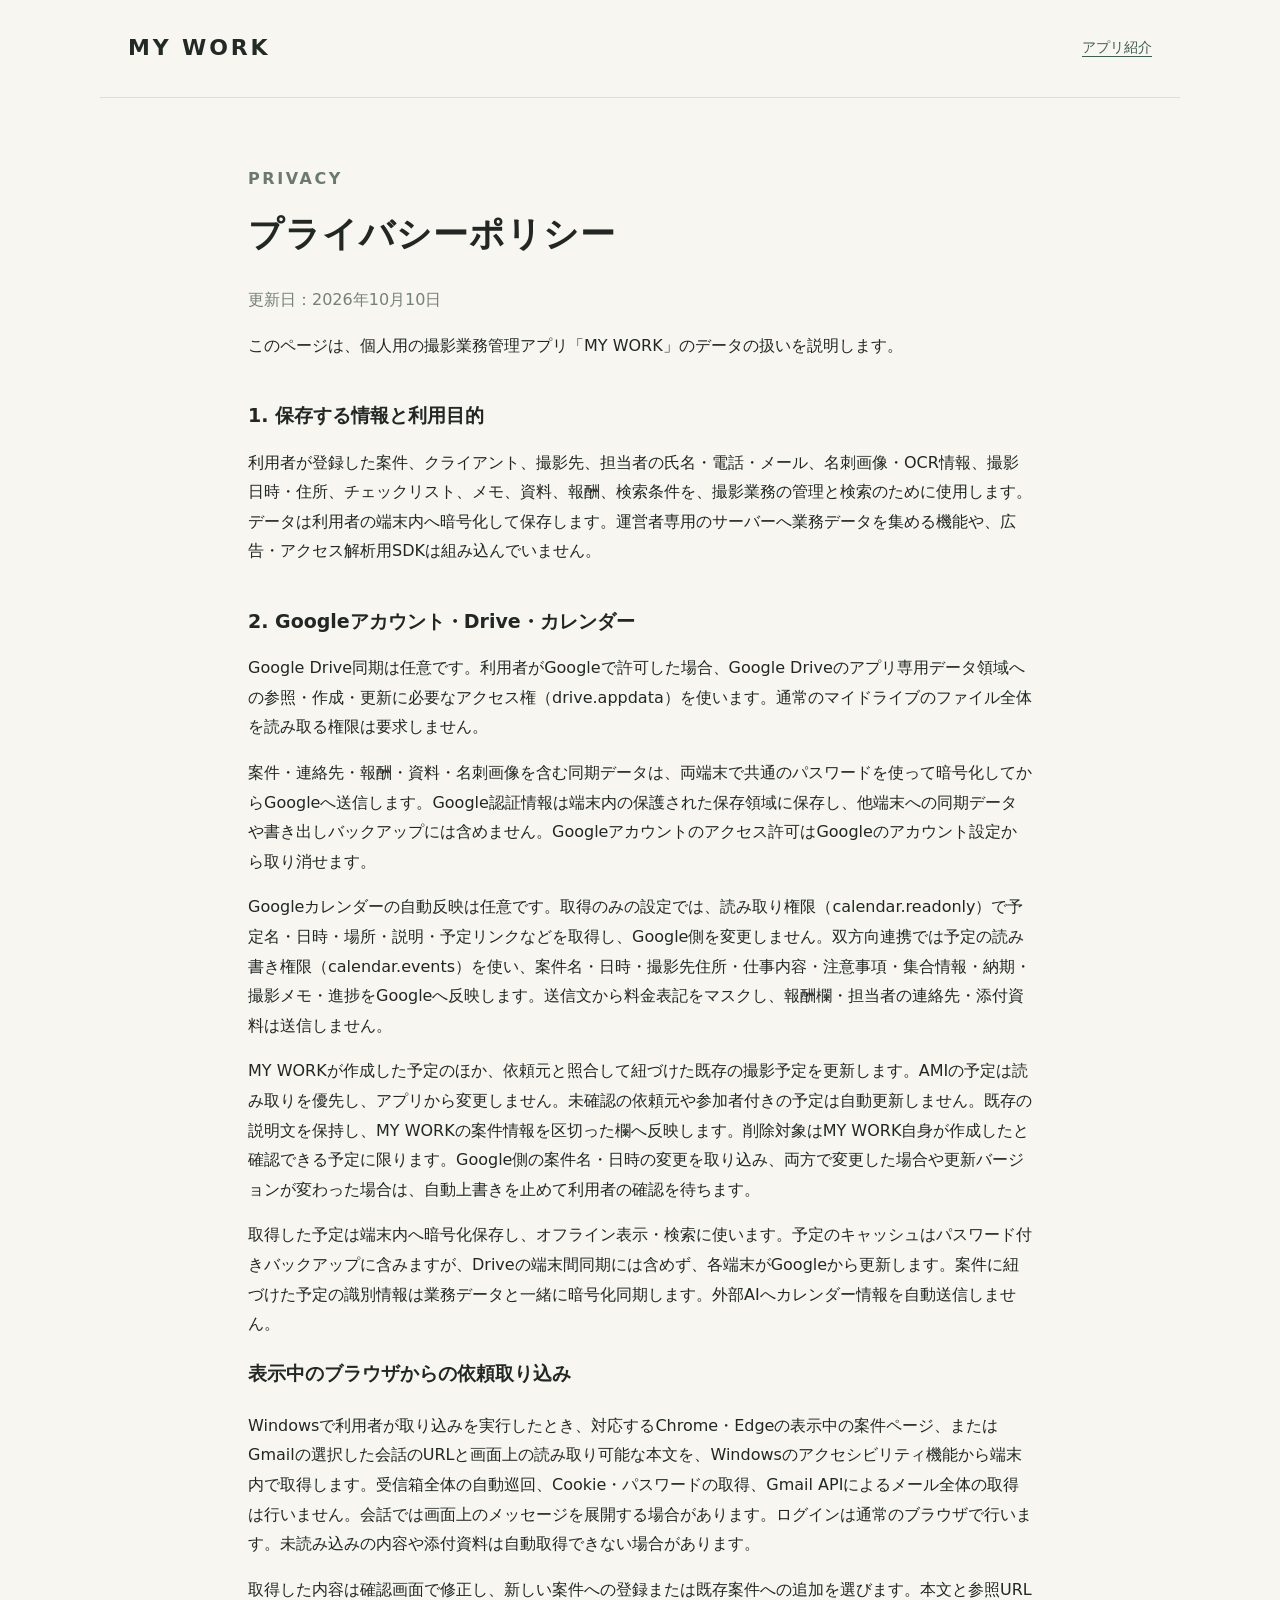
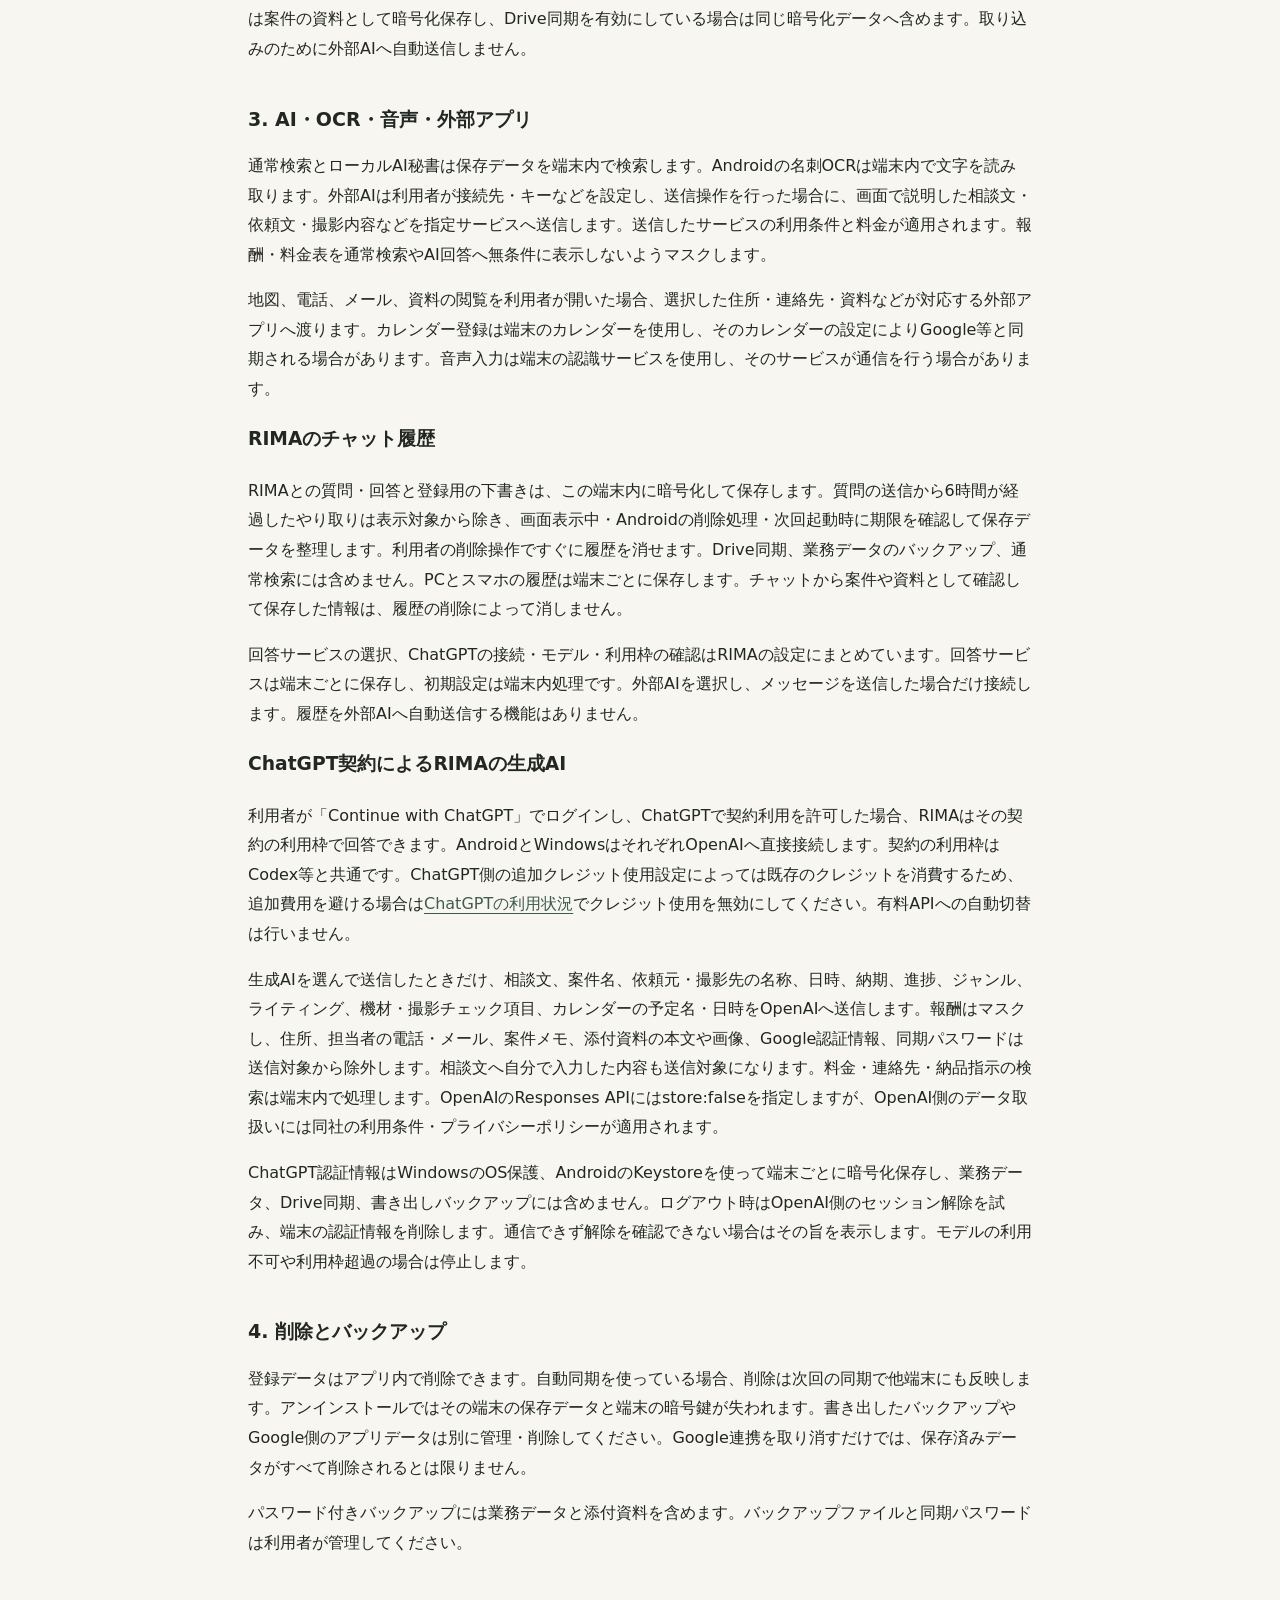
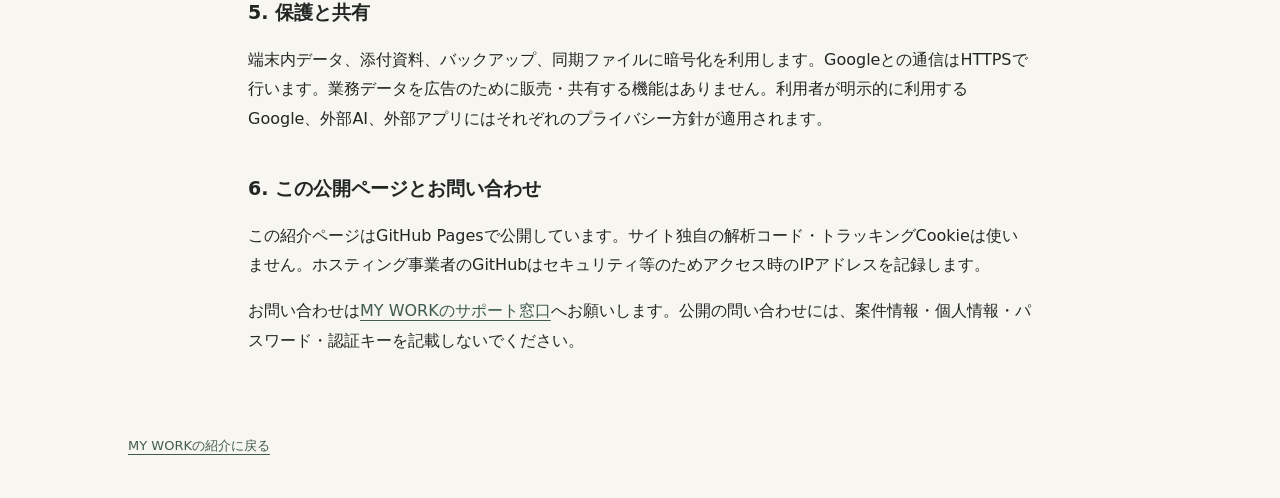
==== commit 24818e35: "Document local RIMA chat history and six-hour retention" ====
--- a/privacy.html
+++ b/privacy.html
@@ -5,7 +5,7 @@
 <h2>2. Googleアカウント・Drive・カレンダー</h2><p>Google Drive同期は任意です。利用者がGoogleで許可した場合、Google Driveのアプリ専用データ領域への参照・作成・更新に必要なアクセス権（drive.appdata）を使います。通常のマイドライブのファイル全体を読み取る権限は要求しません。</p><p>案件・連絡先・報酬・資料・名刺画像を含む同期データは、両端末で共通のパスワードを使って暗号化してからGoogleへ送信します。Google認証情報は端末内の保護された保存領域に保存し、他端末への同期データや書き出しバックアップには含めません。Googleアカウントのアクセス許可はGoogleのアカウント設定から取り消せます。</p>
 <p>Googleカレンダーの自動反映は任意です。取得のみの設定では、読み取り権限（calendar.readonly）で予定名・日時・場所・説明・予定リンクなどを取得し、Google側を変更しません。双方向連携では予定の読み書き権限（calendar.events）を使い、案件名・日時・撮影先住所・仕事内容・注意事項・集合情報・納期・撮影メモ・進捗をGoogleへ反映します。送信文から料金表記をマスクし、報酬欄・担当者の連絡先・添付資料は送信しません。</p><p>MY WORKが作成した予定のほか、依頼元と照合して紐づけた既存の撮影予定を更新します。AMIの予定は読み取りを優先し、アプリから変更しません。未確認の依頼元や参加者付きの予定は自動更新しません。既存の説明文を保持し、MY WORKの案件情報を区切った欄へ反映します。削除対象はMY WORK自身が作成したと確認できる予定に限ります。Google側の案件名・日時の変更を取り込み、両方で変更した場合や更新バージョンが変わった場合は、自動上書きを止めて利用者の確認を待ちます。</p><p>取得した予定は端末内へ暗号化保存し、オフライン表示・検索に使います。予定のキャッシュはパスワード付きバックアップに含みますが、Driveの端末間同期には含めず、各端末がGoogleから更新します。案件に紐づけた予定の識別情報は業務データと一緒に暗号化同期します。外部AIへカレンダー情報を自動送信しません。</p><h3>表示中のブラウザからの依頼取り込み</h3><p>Windowsで利用者が取り込みを実行したとき、対応するChrome・Edgeの表示中の案件ページ、またはGmailの選択した会話のURLと画面上の読み取り可能な本文を、Windowsのアクセシビリティ機能から端末内で取得します。受信箱全体の自動巡回、Cookie・パスワードの取得、Gmail APIによるメール全体の取得は行いません。会話では画面上のメッセージを展開する場合があります。ログインは通常のブラウザで行います。未読み込みの内容や添付資料は自動取得できない場合があります。</p><p>取得した内容は確認画面で修正し、新しい案件への登録または既存案件への追加を選びます。本文と参照URLは案件の資料として暗号化保存し、Drive同期を有効にしている場合は同じ暗号化データへ含めます。取り込みのために外部AIへ自動送信しません。</p>
 <h2>3. AI・OCR・音声・外部アプリ</h2><p>通常検索とローカルAI秘書は保存データを端末内で検索します。Androidの名刺OCRは端末内で文字を読み取ります。外部AIは利用者が接続先・キーなどを設定し、送信操作を行った場合に、画面で説明した相談文・依頼文・撮影内容などを指定サービスへ送信します。送信したサービスの利用条件と料金が適用されます。報酬・料金表を通常検索やAI回答へ無条件に表示しないようマスクします。</p><p>地図、電話、メール、資料の閲覧を利用者が開いた場合、選択した住所・連絡先・資料などが対応する外部アプリへ渡ります。カレンダー登録は端末のカレンダーを使用し、そのカレンダーの設定によりGoogle等と同期される場合があります。音声入力は端末の認識サービスを使用し、そのサービスが通信を行う場合があります。</p>
-<h3>ChatGPT契約によるRIMAの生成AI</h3><p>利用者が「Continue with ChatGPT」でログインし、ChatGPTで契約利用を許可した場合、RIMAはその契約の利用枠で回答できます。AndroidとWindowsはそれぞれOpenAIへ直接接続します。契約の利用枠はCodex等と共通です。ChatGPT側の追加クレジット使用設定によっては既存のクレジットを消費するため、追加費用を避ける場合は<a href="https://chatgpt.com/settings/usage">ChatGPTの利用状況</a>でクレジット使用を無効にしてください。有料APIへの自動切替は行いません。</p><p>生成AIを選んで送信したときだけ、相談文、案件名、依頼元・撮影先の名称、日時、納期、進捗、ジャンル、ライティング、機材・撮影チェック項目、カレンダーの予定名・日時をOpenAIへ送信します。報酬はマスクし、住所、担当者の電話・メール、案件メモ、添付資料の本文や画像、Google認証情報、同期パスワードは送信対象から除外します。相談文へ自分で入力した内容も送信対象になります。料金・連絡先・納品指示の検索は端末内で処理します。OpenAIのResponses APIにはstore:falseを指定しますが、OpenAI側のデータ取扱いには同社の利用条件・プライバシーポリシーが適用されます。</p><p>ChatGPT認証情報はWindowsのOS保護、AndroidのKeystoreを使って端末ごとに暗号化保存し、業務データ、Drive同期、書き出しバックアップには含めません。ログアウト時はOpenAI側のセッション解除を試み、端末の認証情報を削除します。通信できず解除を確認できない場合はその旨を表示します。モデルの利用不可や利用枠超過の場合は停止します。</p>
+<h3>RIMAのチャット履歴</h3><p>RIMAとの質問・回答と登録用の下書きは、この端末内に暗号化して保存します。質問の送信から6時間が経過したやり取りは表示対象から除き、画面表示中・Androidの削除処理・次回起動時に期限を確認して保存データを整理します。利用者の削除操作ですぐに履歴を消せます。Drive同期、業務データのバックアップ、通常検索には含めません。PCとスマホの履歴は端末ごとに保存します。チャットから案件や資料として確認して保存した情報は、履歴の削除によって消しません。</p><p>回答サービスの選択、ChatGPTの接続・モデル・利用枠の確認はRIMAの設定にまとめています。回答サービスは端末ごとに保存し、初期設定は端末内処理です。外部AIを選択し、メッセージを送信した場合だけ接続します。履歴を外部AIへ自動送信する機能はありません。</p><h3>ChatGPT契約によるRIMAの生成AI</h3><p>利用者が「Continue with ChatGPT」でログインし、ChatGPTで契約利用を許可した場合、RIMAはその契約の利用枠で回答できます。AndroidとWindowsはそれぞれOpenAIへ直接接続します。契約の利用枠はCodex等と共通です。ChatGPT側の追加クレジット使用設定によっては既存のクレジットを消費するため、追加費用を避ける場合は<a href="https://chatgpt.com/settings/usage">ChatGPTの利用状況</a>でクレジット使用を無効にしてください。有料APIへの自動切替は行いません。</p><p>生成AIを選んで送信したときだけ、相談文、案件名、依頼元・撮影先の名称、日時、納期、進捗、ジャンル、ライティング、機材・撮影チェック項目、カレンダーの予定名・日時をOpenAIへ送信します。報酬はマスクし、住所、担当者の電話・メール、案件メモ、添付資料の本文や画像、Google認証情報、同期パスワードは送信対象から除外します。相談文へ自分で入力した内容も送信対象になります。料金・連絡先・納品指示の検索は端末内で処理します。OpenAIのResponses APIにはstore:falseを指定しますが、OpenAI側のデータ取扱いには同社の利用条件・プライバシーポリシーが適用されます。</p><p>ChatGPT認証情報はWindowsのOS保護、AndroidのKeystoreを使って端末ごとに暗号化保存し、業務データ、Drive同期、書き出しバックアップには含めません。ログアウト時はOpenAI側のセッション解除を試み、端末の認証情報を削除します。通信できず解除を確認できない場合はその旨を表示します。モデルの利用不可や利用枠超過の場合は停止します。</p>
 <h2>4. 削除とバックアップ</h2><p>登録データはアプリ内で削除できます。自動同期を使っている場合、削除は次回の同期で他端末にも反映します。アンインストールではその端末の保存データと端末の暗号鍵が失われます。書き出したバックアップやGoogle側のアプリデータは別に管理・削除してください。Google連携を取り消すだけでは、保存済みデータがすべて削除されるとは限りません。</p><p>パスワード付きバックアップには業務データと添付資料を含めます。バックアップファイルと同期パスワードは利用者が管理してください。</p>
 <h2>5. 保護と共有</h2><p>端末内データ、添付資料、バックアップ、同期ファイルに暗号化を利用します。Googleとの通信はHTTPSで行います。業務データを広告のために販売・共有する機能はありません。利用者が明示的に利用するGoogle、外部AI、外部アプリにはそれぞれのプライバシー方針が適用されます。</p>
 <h2>6. この公開ページとお問い合わせ</h2><p>この紹介ページはGitHub Pagesで公開しています。サイト独自の解析コード・トラッキングCookieは使いません。ホスティング事業者のGitHubはセキュリティ等のためアクセス時のIPアドレスを記録します。</p><p>お問い合わせは<a href="https://github.com/Hiroshimadography/my-work-info/issues">MY WORKのサポート窓口</a>へお願いします。公開の問い合わせには、案件情報・個人情報・パスワード・認証キーを記載しないでください。</p></main><footer><a href="./">MY WORKの紹介に戻る</a></footer></body></html>
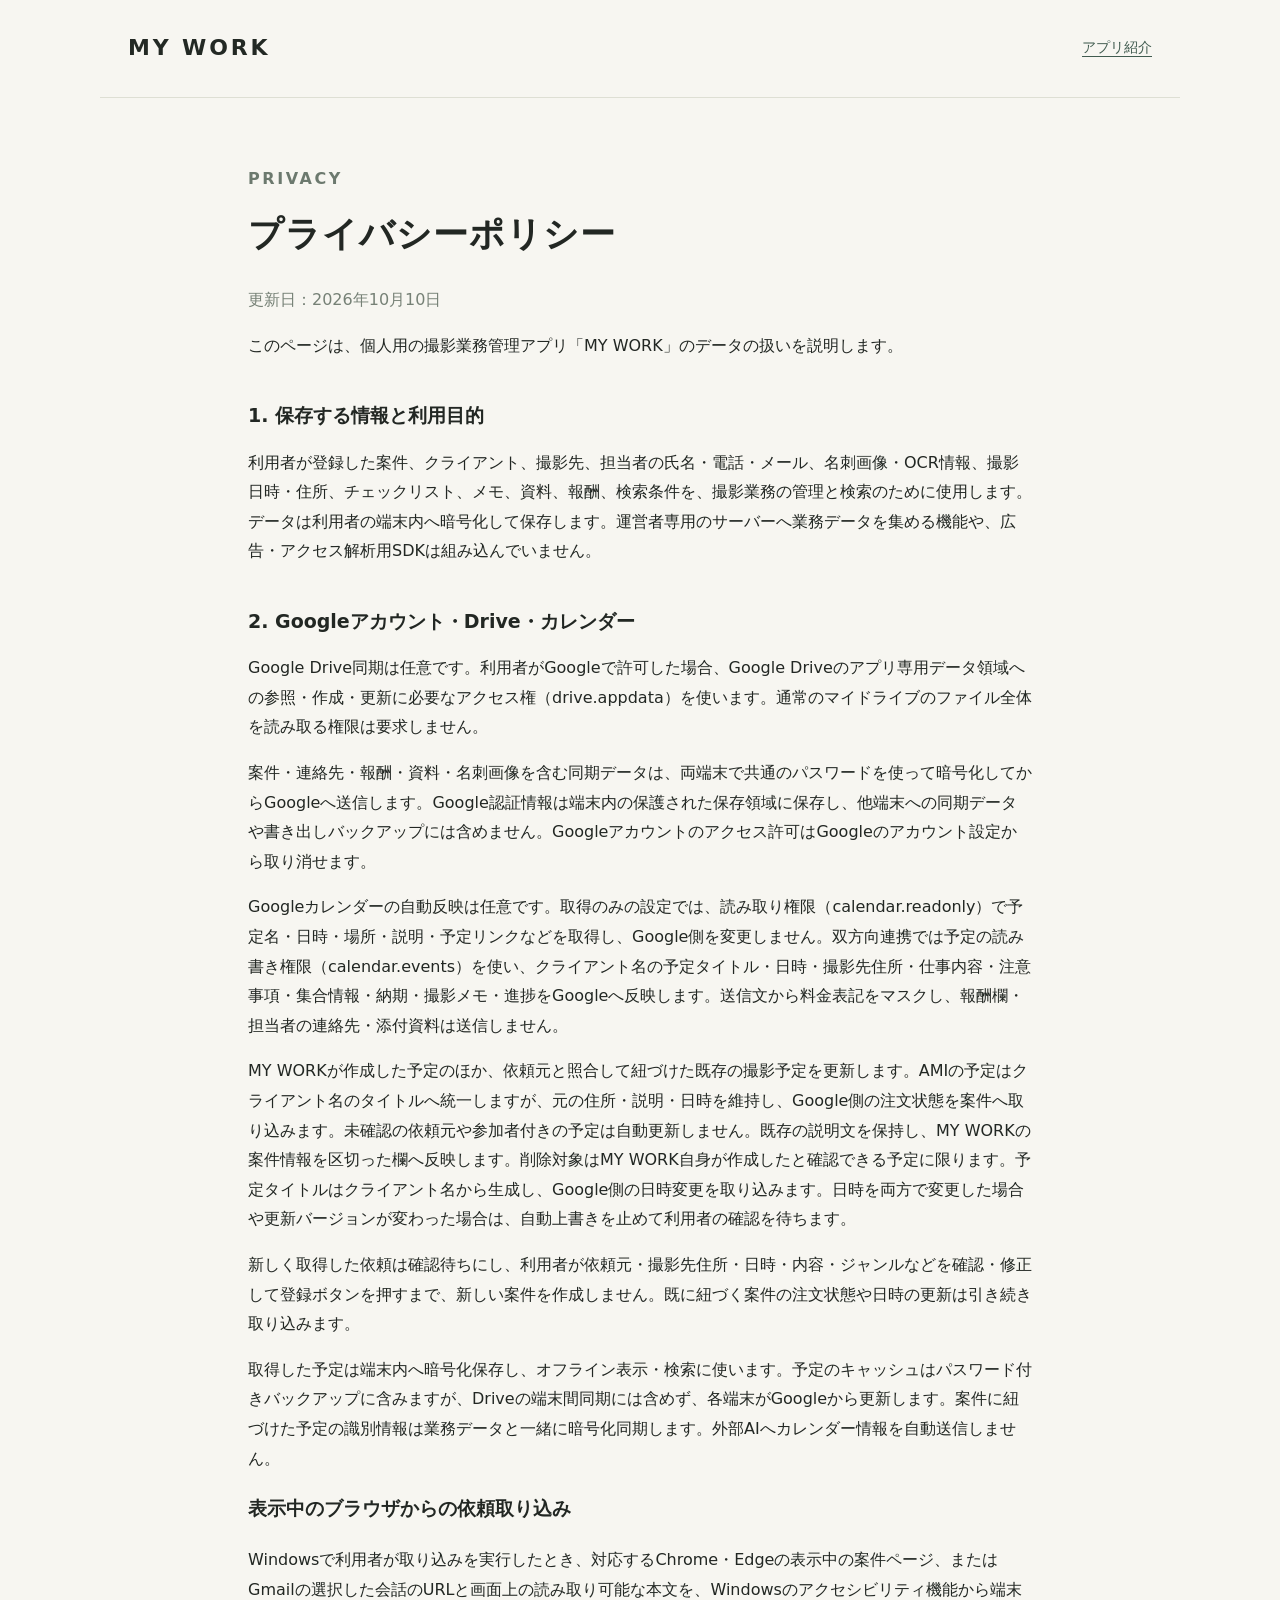
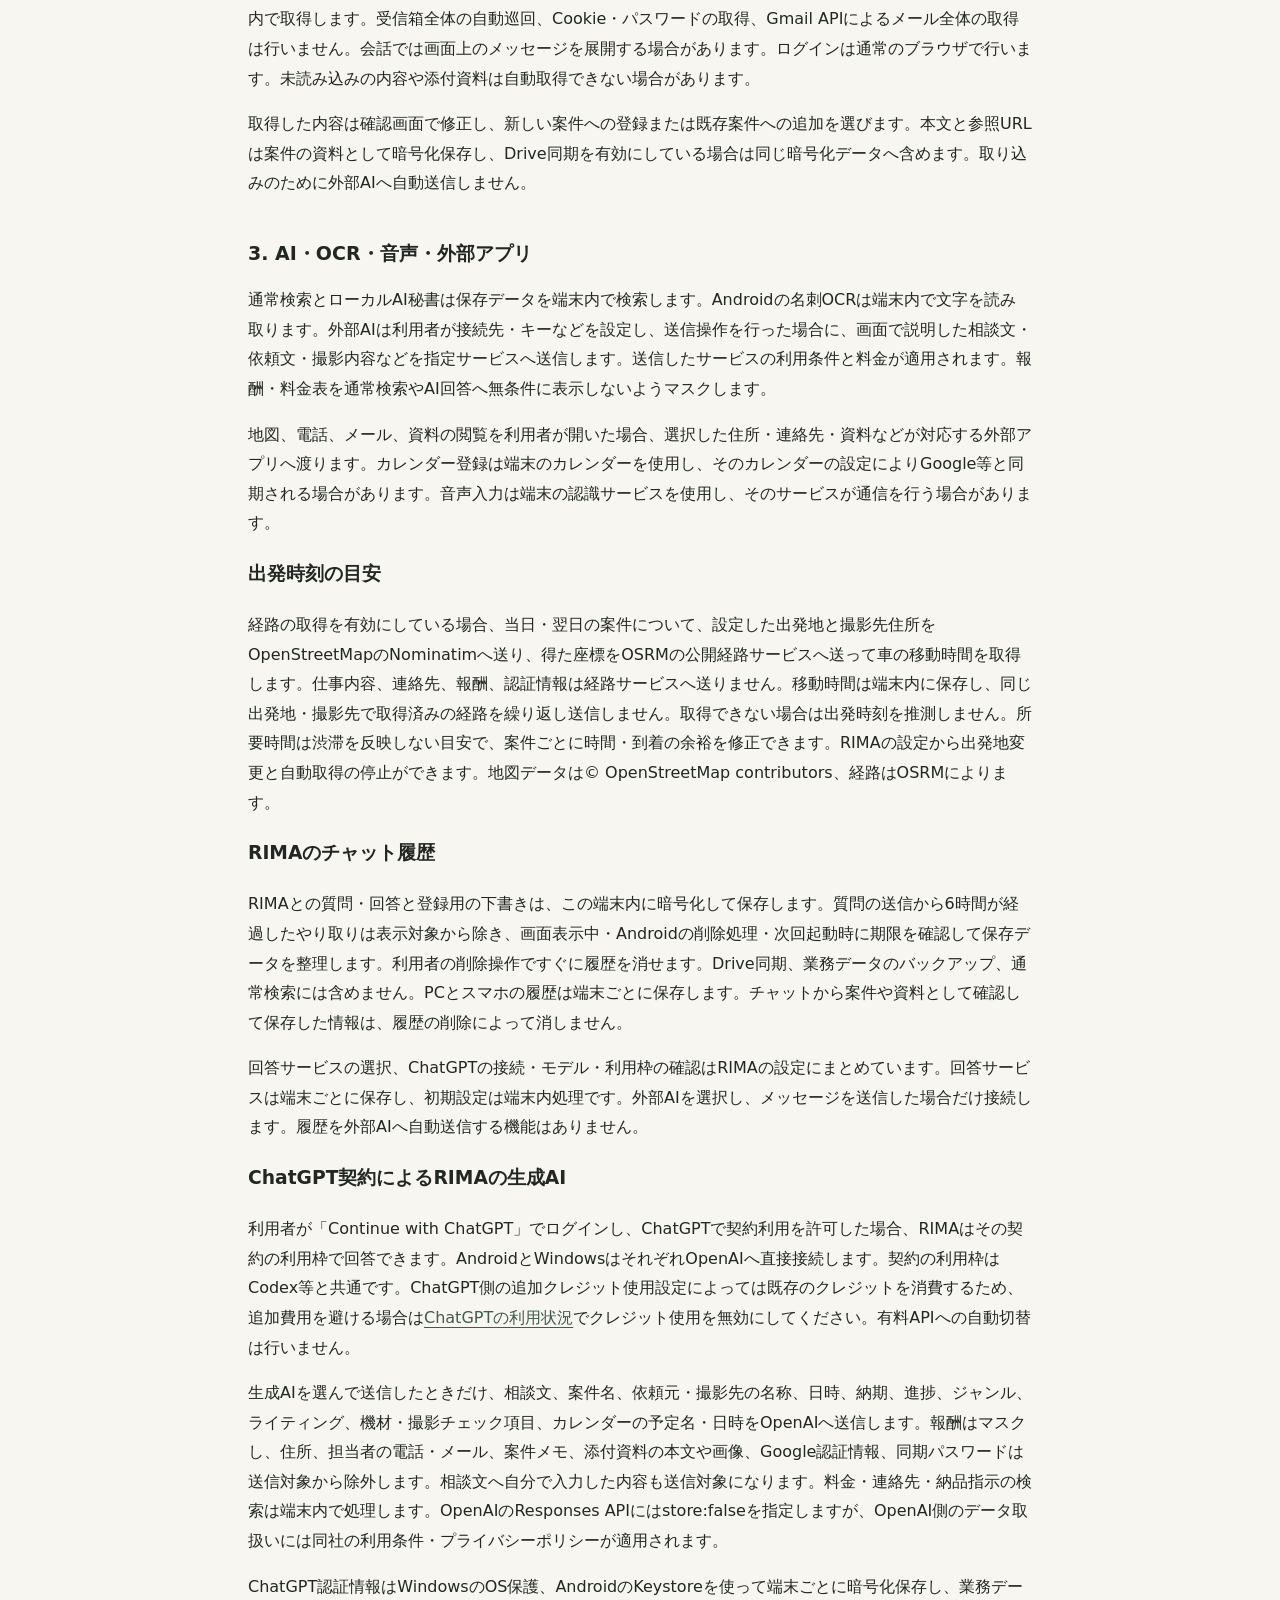
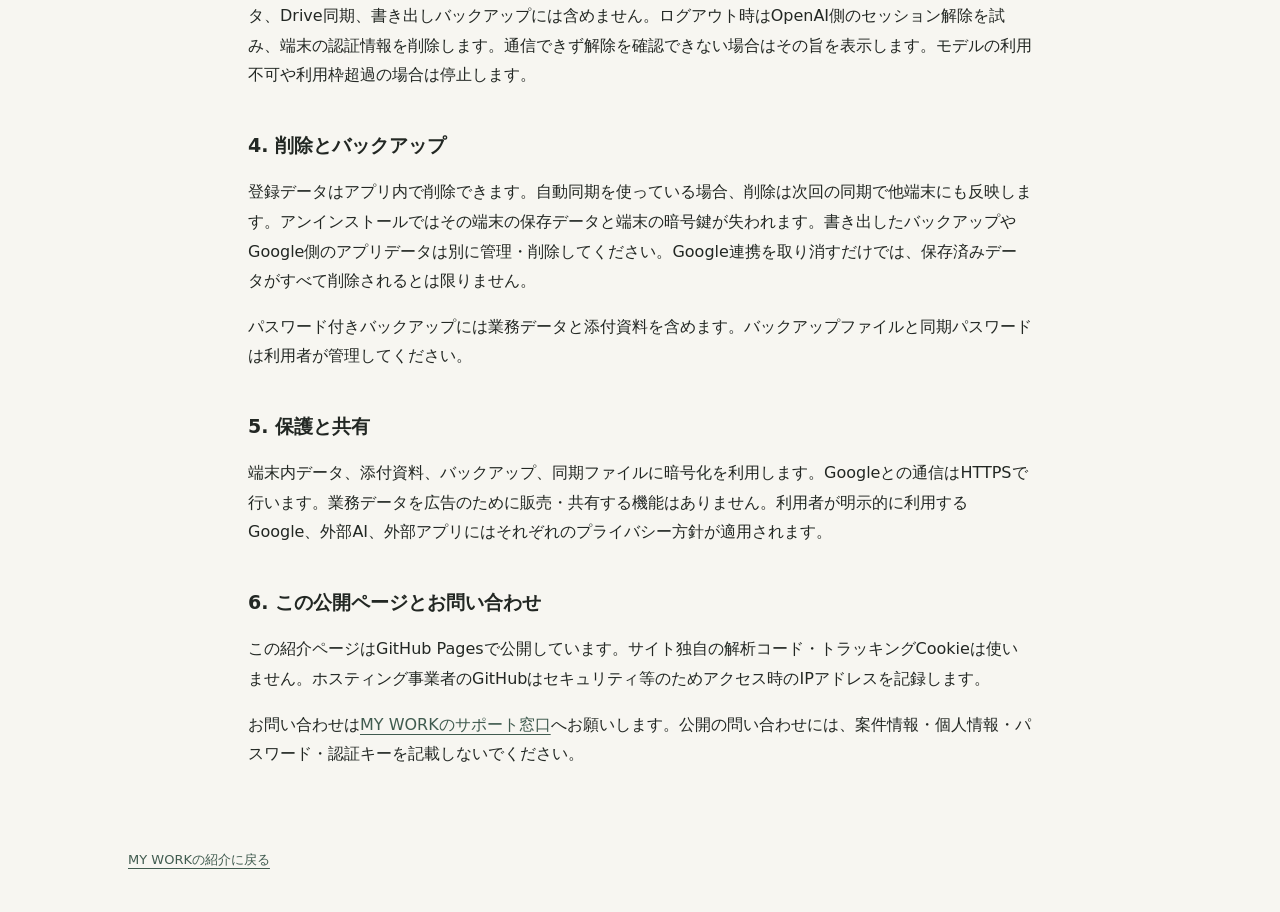
==== commit e5f4dbab: "Explain confirmed intake, calendar labels and travel estimates" ====
--- a/privacy.html
+++ b/privacy.html
@@ -3,9 +3,9 @@
 <main class="policy"><p class="eyebrow">PRIVACY</p><h1>プライバシーポリシー</h1><p class="muted">更新日：2026年10月10日</p><p>このページは、個人用の撮影業務管理アプリ「MY WORK」のデータの扱いを説明します。</p>
 <h2>1. 保存する情報と利用目的</h2><p>利用者が登録した案件、クライアント、撮影先、担当者の氏名・電話・メール、名刺画像・OCR情報、撮影日時・住所、チェックリスト、メモ、資料、報酬、検索条件を、撮影業務の管理と検索のために使用します。データは利用者の端末内へ暗号化して保存します。運営者専用のサーバーへ業務データを集める機能や、広告・アクセス解析用SDKは組み込んでいません。</p>
 <h2>2. Googleアカウント・Drive・カレンダー</h2><p>Google Drive同期は任意です。利用者がGoogleで許可した場合、Google Driveのアプリ専用データ領域への参照・作成・更新に必要なアクセス権（drive.appdata）を使います。通常のマイドライブのファイル全体を読み取る権限は要求しません。</p><p>案件・連絡先・報酬・資料・名刺画像を含む同期データは、両端末で共通のパスワードを使って暗号化してからGoogleへ送信します。Google認証情報は端末内の保護された保存領域に保存し、他端末への同期データや書き出しバックアップには含めません。Googleアカウントのアクセス許可はGoogleのアカウント設定から取り消せます。</p>
-<p>Googleカレンダーの自動反映は任意です。取得のみの設定では、読み取り権限（calendar.readonly）で予定名・日時・場所・説明・予定リンクなどを取得し、Google側を変更しません。双方向連携では予定の読み書き権限（calendar.events）を使い、案件名・日時・撮影先住所・仕事内容・注意事項・集合情報・納期・撮影メモ・進捗をGoogleへ反映します。送信文から料金表記をマスクし、報酬欄・担当者の連絡先・添付資料は送信しません。</p><p>MY WORKが作成した予定のほか、依頼元と照合して紐づけた既存の撮影予定を更新します。AMIの予定は読み取りを優先し、アプリから変更しません。未確認の依頼元や参加者付きの予定は自動更新しません。既存の説明文を保持し、MY WORKの案件情報を区切った欄へ反映します。削除対象はMY WORK自身が作成したと確認できる予定に限ります。Google側の案件名・日時の変更を取り込み、両方で変更した場合や更新バージョンが変わった場合は、自動上書きを止めて利用者の確認を待ちます。</p><p>取得した予定は端末内へ暗号化保存し、オフライン表示・検索に使います。予定のキャッシュはパスワード付きバックアップに含みますが、Driveの端末間同期には含めず、各端末がGoogleから更新します。案件に紐づけた予定の識別情報は業務データと一緒に暗号化同期します。外部AIへカレンダー情報を自動送信しません。</p><h3>表示中のブラウザからの依頼取り込み</h3><p>Windowsで利用者が取り込みを実行したとき、対応するChrome・Edgeの表示中の案件ページ、またはGmailの選択した会話のURLと画面上の読み取り可能な本文を、Windowsのアクセシビリティ機能から端末内で取得します。受信箱全体の自動巡回、Cookie・パスワードの取得、Gmail APIによるメール全体の取得は行いません。会話では画面上のメッセージを展開する場合があります。ログインは通常のブラウザで行います。未読み込みの内容や添付資料は自動取得できない場合があります。</p><p>取得した内容は確認画面で修正し、新しい案件への登録または既存案件への追加を選びます。本文と参照URLは案件の資料として暗号化保存し、Drive同期を有効にしている場合は同じ暗号化データへ含めます。取り込みのために外部AIへ自動送信しません。</p>
+<p>Googleカレンダーの自動反映は任意です。取得のみの設定では、読み取り権限（calendar.readonly）で予定名・日時・場所・説明・予定リンクなどを取得し、Google側を変更しません。双方向連携では予定の読み書き権限（calendar.events）を使い、クライアント名の予定タイトル・日時・撮影先住所・仕事内容・注意事項・集合情報・納期・撮影メモ・進捗をGoogleへ反映します。送信文から料金表記をマスクし、報酬欄・担当者の連絡先・添付資料は送信しません。</p><p>MY WORKが作成した予定のほか、依頼元と照合して紐づけた既存の撮影予定を更新します。AMIの予定はクライアント名のタイトルへ統一しますが、元の住所・説明・日時を維持し、Google側の注文状態を案件へ取り込みます。未確認の依頼元や参加者付きの予定は自動更新しません。既存の説明文を保持し、MY WORKの案件情報を区切った欄へ反映します。削除対象はMY WORK自身が作成したと確認できる予定に限ります。予定タイトルはクライアント名から生成し、Google側の日時変更を取り込みます。日時を両方で変更した場合や更新バージョンが変わった場合は、自動上書きを止めて利用者の確認を待ちます。</p><p>新しく取得した依頼は確認待ちにし、利用者が依頼元・撮影先住所・日時・内容・ジャンルなどを確認・修正して登録ボタンを押すまで、新しい案件を作成しません。既に紐づく案件の注文状態や日時の更新は引き続き取り込みます。</p><p>取得した予定は端末内へ暗号化保存し、オフライン表示・検索に使います。予定のキャッシュはパスワード付きバックアップに含みますが、Driveの端末間同期には含めず、各端末がGoogleから更新します。案件に紐づけた予定の識別情報は業務データと一緒に暗号化同期します。外部AIへカレンダー情報を自動送信しません。</p><h3>表示中のブラウザからの依頼取り込み</h3><p>Windowsで利用者が取り込みを実行したとき、対応するChrome・Edgeの表示中の案件ページ、またはGmailの選択した会話のURLと画面上の読み取り可能な本文を、Windowsのアクセシビリティ機能から端末内で取得します。受信箱全体の自動巡回、Cookie・パスワードの取得、Gmail APIによるメール全体の取得は行いません。会話では画面上のメッセージを展開する場合があります。ログインは通常のブラウザで行います。未読み込みの内容や添付資料は自動取得できない場合があります。</p><p>取得した内容は確認画面で修正し、新しい案件への登録または既存案件への追加を選びます。本文と参照URLは案件の資料として暗号化保存し、Drive同期を有効にしている場合は同じ暗号化データへ含めます。取り込みのために外部AIへ自動送信しません。</p>
 <h2>3. AI・OCR・音声・外部アプリ</h2><p>通常検索とローカルAI秘書は保存データを端末内で検索します。Androidの名刺OCRは端末内で文字を読み取ります。外部AIは利用者が接続先・キーなどを設定し、送信操作を行った場合に、画面で説明した相談文・依頼文・撮影内容などを指定サービスへ送信します。送信したサービスの利用条件と料金が適用されます。報酬・料金表を通常検索やAI回答へ無条件に表示しないようマスクします。</p><p>地図、電話、メール、資料の閲覧を利用者が開いた場合、選択した住所・連絡先・資料などが対応する外部アプリへ渡ります。カレンダー登録は端末のカレンダーを使用し、そのカレンダーの設定によりGoogle等と同期される場合があります。音声入力は端末の認識サービスを使用し、そのサービスが通信を行う場合があります。</p>
-<h3>RIMAのチャット履歴</h3><p>RIMAとの質問・回答と登録用の下書きは、この端末内に暗号化して保存します。質問の送信から6時間が経過したやり取りは表示対象から除き、画面表示中・Androidの削除処理・次回起動時に期限を確認して保存データを整理します。利用者の削除操作ですぐに履歴を消せます。Drive同期、業務データのバックアップ、通常検索には含めません。PCとスマホの履歴は端末ごとに保存します。チャットから案件や資料として確認して保存した情報は、履歴の削除によって消しません。</p><p>回答サービスの選択、ChatGPTの接続・モデル・利用枠の確認はRIMAの設定にまとめています。回答サービスは端末ごとに保存し、初期設定は端末内処理です。外部AIを選択し、メッセージを送信した場合だけ接続します。履歴を外部AIへ自動送信する機能はありません。</p><h3>ChatGPT契約によるRIMAの生成AI</h3><p>利用者が「Continue with ChatGPT」でログインし、ChatGPTで契約利用を許可した場合、RIMAはその契約の利用枠で回答できます。AndroidとWindowsはそれぞれOpenAIへ直接接続します。契約の利用枠はCodex等と共通です。ChatGPT側の追加クレジット使用設定によっては既存のクレジットを消費するため、追加費用を避ける場合は<a href="https://chatgpt.com/settings/usage">ChatGPTの利用状況</a>でクレジット使用を無効にしてください。有料APIへの自動切替は行いません。</p><p>生成AIを選んで送信したときだけ、相談文、案件名、依頼元・撮影先の名称、日時、納期、進捗、ジャンル、ライティング、機材・撮影チェック項目、カレンダーの予定名・日時をOpenAIへ送信します。報酬はマスクし、住所、担当者の電話・メール、案件メモ、添付資料の本文や画像、Google認証情報、同期パスワードは送信対象から除外します。相談文へ自分で入力した内容も送信対象になります。料金・連絡先・納品指示の検索は端末内で処理します。OpenAIのResponses APIにはstore:falseを指定しますが、OpenAI側のデータ取扱いには同社の利用条件・プライバシーポリシーが適用されます。</p><p>ChatGPT認証情報はWindowsのOS保護、AndroidのKeystoreを使って端末ごとに暗号化保存し、業務データ、Drive同期、書き出しバックアップには含めません。ログアウト時はOpenAI側のセッション解除を試み、端末の認証情報を削除します。通信できず解除を確認できない場合はその旨を表示します。モデルの利用不可や利用枠超過の場合は停止します。</p>
+<h3>出発時刻の目安</h3><p>経路の取得を有効にしている場合、当日・翌日の案件について、設定した出発地と撮影先住所をOpenStreetMapのNominatimへ送り、得た座標をOSRMの公開経路サービスへ送って車の移動時間を取得します。仕事内容、連絡先、報酬、認証情報は経路サービスへ送りません。移動時間は端末内に保存し、同じ出発地・撮影先で取得済みの経路を繰り返し送信しません。取得できない場合は出発時刻を推測しません。所要時間は渋滞を反映しない目安で、案件ごとに時間・到着の余裕を修正できます。RIMAの設定から出発地変更と自動取得の停止ができます。地図データは© OpenStreetMap contributors、経路はOSRMによります。</p><h3>RIMAのチャット履歴</h3><p>RIMAとの質問・回答と登録用の下書きは、この端末内に暗号化して保存します。質問の送信から6時間が経過したやり取りは表示対象から除き、画面表示中・Androidの削除処理・次回起動時に期限を確認して保存データを整理します。利用者の削除操作ですぐに履歴を消せます。Drive同期、業務データのバックアップ、通常検索には含めません。PCとスマホの履歴は端末ごとに保存します。チャットから案件や資料として確認して保存した情報は、履歴の削除によって消しません。</p><p>回答サービスの選択、ChatGPTの接続・モデル・利用枠の確認はRIMAの設定にまとめています。回答サービスは端末ごとに保存し、初期設定は端末内処理です。外部AIを選択し、メッセージを送信した場合だけ接続します。履歴を外部AIへ自動送信する機能はありません。</p><h3>ChatGPT契約によるRIMAの生成AI</h3><p>利用者が「Continue with ChatGPT」でログインし、ChatGPTで契約利用を許可した場合、RIMAはその契約の利用枠で回答できます。AndroidとWindowsはそれぞれOpenAIへ直接接続します。契約の利用枠はCodex等と共通です。ChatGPT側の追加クレジット使用設定によっては既存のクレジットを消費するため、追加費用を避ける場合は<a href="https://chatgpt.com/settings/usage">ChatGPTの利用状況</a>でクレジット使用を無効にしてください。有料APIへの自動切替は行いません。</p><p>生成AIを選んで送信したときだけ、相談文、案件名、依頼元・撮影先の名称、日時、納期、進捗、ジャンル、ライティング、機材・撮影チェック項目、カレンダーの予定名・日時をOpenAIへ送信します。報酬はマスクし、住所、担当者の電話・メール、案件メモ、添付資料の本文や画像、Google認証情報、同期パスワードは送信対象から除外します。相談文へ自分で入力した内容も送信対象になります。料金・連絡先・納品指示の検索は端末内で処理します。OpenAIのResponses APIにはstore:falseを指定しますが、OpenAI側のデータ取扱いには同社の利用条件・プライバシーポリシーが適用されます。</p><p>ChatGPT認証情報はWindowsのOS保護、AndroidのKeystoreを使って端末ごとに暗号化保存し、業務データ、Drive同期、書き出しバックアップには含めません。ログアウト時はOpenAI側のセッション解除を試み、端末の認証情報を削除します。通信できず解除を確認できない場合はその旨を表示します。モデルの利用不可や利用枠超過の場合は停止します。</p>
 <h2>4. 削除とバックアップ</h2><p>登録データはアプリ内で削除できます。自動同期を使っている場合、削除は次回の同期で他端末にも反映します。アンインストールではその端末の保存データと端末の暗号鍵が失われます。書き出したバックアップやGoogle側のアプリデータは別に管理・削除してください。Google連携を取り消すだけでは、保存済みデータがすべて削除されるとは限りません。</p><p>パスワード付きバックアップには業務データと添付資料を含めます。バックアップファイルと同期パスワードは利用者が管理してください。</p>
 <h2>5. 保護と共有</h2><p>端末内データ、添付資料、バックアップ、同期ファイルに暗号化を利用します。Googleとの通信はHTTPSで行います。業務データを広告のために販売・共有する機能はありません。利用者が明示的に利用するGoogle、外部AI、外部アプリにはそれぞれのプライバシー方針が適用されます。</p>
 <h2>6. この公開ページとお問い合わせ</h2><p>この紹介ページはGitHub Pagesで公開しています。サイト独自の解析コード・トラッキングCookieは使いません。ホスティング事業者のGitHubはセキュリティ等のためアクセス時のIPアドレスを記録します。</p><p>お問い合わせは<a href="https://github.com/Hiroshimadography/my-work-info/issues">MY WORKのサポート窓口</a>へお願いします。公開の問い合わせには、案件情報・個人情報・パスワード・認証キーを記載しないでください。</p></main><footer><a href="./">MY WORKの紹介に戻る</a></footer></body></html>
